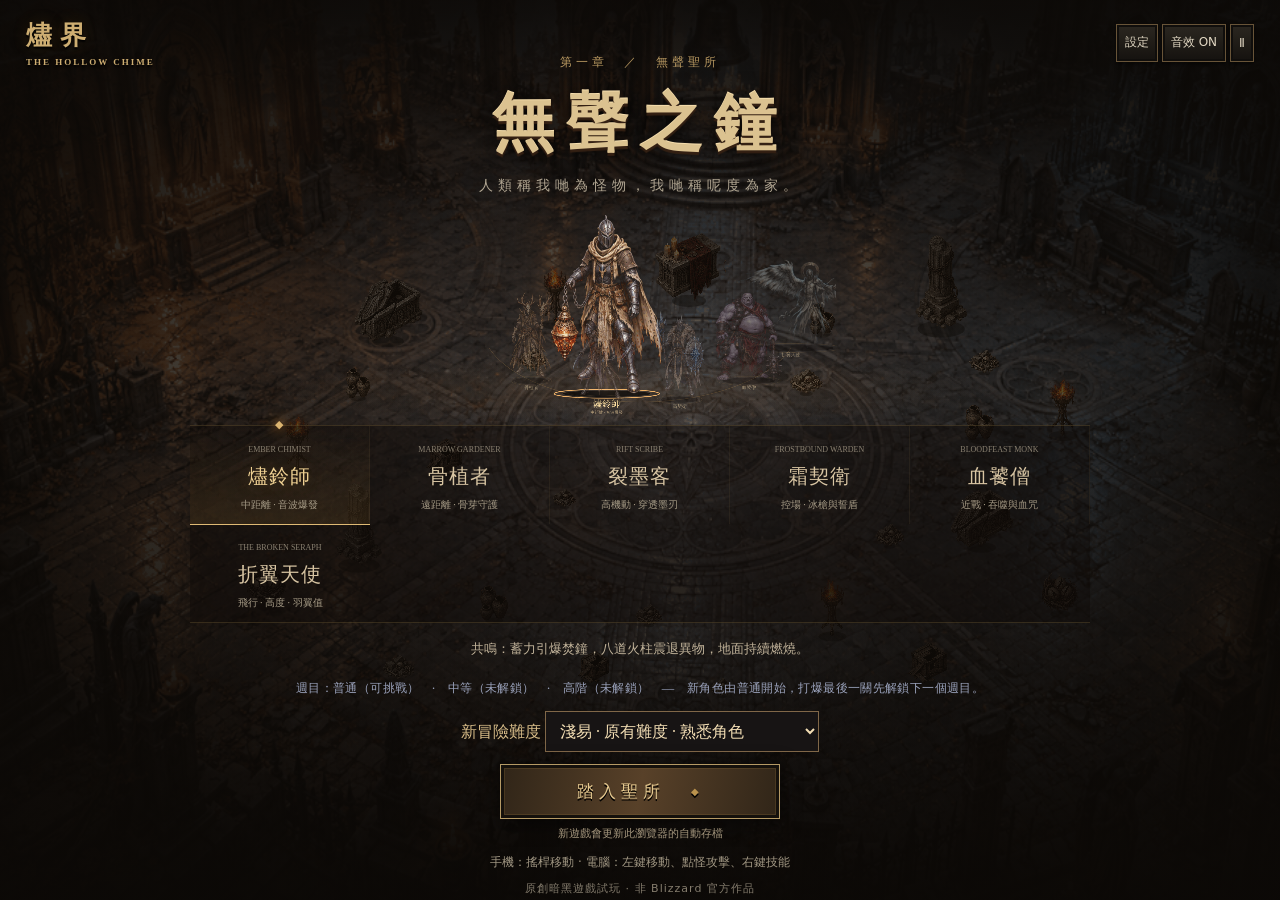
==== lite/index.html @ dcb503cd "Publish v0.11.2 terrain crop and resource label fixes" ====
<!doctype html>
<html lang="zh-Hant"><head><meta charset="UTF-8"><meta name="viewport" content="width=device-width, initial-scale=1, viewport-fit=cover"><meta name="robots" content="noindex, nofollow, noarchive"><meta name="theme-color" content="#100e0b"><title>燼界：無聲之鐘 — 原創暗黑試玩</title><meta name="description" content="斜俯視暗黑動作遊戲。五位異族、三大關九張地圖、九位人類首領，成長至 LV.20。"><link rel="stylesheet" href="style.css"><link rel="stylesheet" href="interface.css"></head>
<body>
<canvas id="game" aria-label="無聲聖所戰鬥場景"></canvas><div class="vignette"></div><div class="screen-grain"></div><div id="damagewash"></div>
<header><div class="brand">燼界<span>THE HOLLOW CHIME</span></div><div class="topright"><button id="treebtn" hidden>技能</button><button id="gearbtn" hidden>裝備</button><button id="settingsbtn" aria-label="聲音及手機設定">設定</button><button id="sound" aria-label="切換音效">音效 OFF</button><button id="pause" aria-label="暫停遊戲">Ⅱ</button></div></header>
<section id="hud" hidden>
<div class="quest"><span id="chapter">第一幕 · 灰燼甦醒</span><b id="objective">消滅第一波異物</b><div class="questline"><i id="progress"></i></div><small id="timer">00:00 · 擊破 0</small><button id="pace" aria-label="切換步行與跑步" aria-pressed="false">跑步</button></div>
<div class="mapbox"><span id="regionlabel">燼落迴廊</span><canvas id="map" width="160" height="108"></canvas></div>
<div id="targetbar" hidden><span id="targetname"></span><small id="targettype"></small><div><i id="targethp"></i></div></div><div id="bossbar" hidden><span>守鐘者</span><b>噤聲母鐘</b><div><i></i></div></div><div id="toast"></div><div id="loot-label"></div><button id="skillcycle" aria-label="切換已學技能">換招</button><div id="routehint"></div><button id="nextmap" hidden>前往下一圖</button><div id="aimhint" hidden>拖曳瞄準 · 放開施放</div>
<div class="bottom-deck"><div class="deck-trim"></div><div class="vitals"><div class="orb health"><div class="liquid"></div><div class="orb-glass"></div><span id="hp">120</span><small>生命</small></div><div class="level"><b id="level">LV. 1</b><div><i id="xp"></i></div><small id="xpdetail"></small><span id="classlabel">燼鈴師</span><small id="satiety" hidden></small><small id="skillstatus">共鳴就緒</small></div><div class="orb mana"><div class="liquid"></div><div class="orb-glass"></div><span id="mp">100</span><small id="mplabel">靈息</small></div></div><div class="desktophelp">左鍵移動／點怪攻擊　右鍵技能　WASD 移動　SPACE <span id="dashhelp">閃避</span></div></div>
<div id="joystick" aria-label="拖曳搖桿移動"><div class="joy-ring"></div><div id="stick"></div><span>移動</span></div>
<div id="quickbar"><span id="difficulty-label"></span><button id="quickskill0"></button><button id="quickskill1"></button><button id="quickskill2"></button></div><div class="actions">
<button id="potion" class="minor" aria-label="使用藥水"><svg viewBox="0 0 32 32"><path d="M12 3h8v6l5 7v9l-3 4H10l-3-4v-9l5-7z"/><path d="M8 19h16M13 5h6"/></svg><span>藥水 · 3</span></button>
<button id="dash" class="minor" aria-label="閃避"><svg viewBox="0 0 32 32"><path d="M5 24L24 5l-4 12 8-3-13 15 2-10z"/></svg><span id="dashlabel">閃避</span><em></em></button>
<button id="skill" aria-label="使用職業技能"><canvas id="skillart" width="120" height="120"></canvas><svg viewBox="0 0 32 32"><path d="M16 3l4 9 9 4-9 4-4 9-4-9-9-4 9-4z"/><circle cx="16" cy="16" r="4"/></svg><span>焚鐘共鳴</span><em></em></button>
<button id="attack" aria-label="長按攻擊"><svg viewBox="0 0 32 32"><path d="M26 3l3 3-14 16-6-6zM6 13l13 13M11 21l-7 7-2-2 7-7"/></svg><span>攻擊</span></button>
</div></section>
<main id="select" class="screen"><div class="select-heading"><div class="eyebrow">第一章　／　無聲聖所</div><h1>無聲之鐘</h1><p class="intro">人類稱我哋為怪物，我哋稱呢度為家。</p></div><div class="roster-stage"><canvas id="roster" width="1400" height="820"></canvas><div class="roster-floor"></div></div><div id="classes" role="group" aria-label="選擇行者"></div><div class="selectednote" id="note"></div><p class="tier-progress" id="tierprogress"></p><label class="difficulty-choice">新冒險難度 <select id="difficulty"></select></label><button id="start" class="primary" disabled><span id="starttext">喚醒聖所…</span><span class="diamond">◆</span></button><button id="continue-game" class="continue-game" hidden>繼續遊戲</button><p id="continue-info"></p><p class="hint">手機：搖桿移動 · 電腦：左鍵移動、點怪攻擊、右鍵技能</p><div class="original-label">原創暗黑遊戲試玩 · 非 Blizzard 官方作品</div></main>
<section id="modal" class="screen" hidden><div class="modal-panel"><div class="eyebrow" id="modaleyebrow"></div><h2 id="modaltitle"></h2><p id="modaltext"></p><div id="choices"></div></div></section>
<section id="panel" class="screen" hidden><div class="feature-panel"><div class="panel-head"><h2 id="paneltitle">行者裝備</h2><button id="panelclose" aria-label="關閉">✕</button></div>
<div id="gearview" hidden><p class="panel-note">本局拾取的裝備 · 裝備時戰鬥暫停</p><div class="gear-tabs"><button id="character-tab" class="active">人物裝備</button><button id="backpack-tab">背包與比較</button></div><p id="equipment-summary" class="panel-note"></p><div id="paperdoll-page"><div class="paperdoll-layout"><div id="doll-left"></div><canvas id="paperdoll" width="400" height="600" aria-label="角色全身與裝備外觀"></canvas><div id="doll-right"></div></div><p id="doll-detail"></p><h3 class="small-heading">屬性</h3><div id="attr-panel"></div><div id="doll-options"></div><p class="panel-note">點選身體部位，再選裝備換上。外觀有舊製、魔法、傳奇三種款式；卸下後顯示角色基本服裝。</p></div><div id="backpack-page" hidden><div id="equipment-slots" class="equipped-grid"></div><div id="gearfilters"></div><h3 class="small-heading">背包 <span id="bagcount">0 / 60</span></h3><p class="panel-note">點選裝備，再點空格移位；雙擊或按「裝備」換上。大件物品需要連續空位。</p><div id="pack-grid"></div><p id="pack-overflow-label">待整理裝備（舊存檔／過版保留，請騰出空位）</p><div id="pack-overflow"></div><div id="pack-detail"></div><details><summary>按部位查看及比較</summary><div id="bagitems"></div></details><p class="panel-note">地圖過版保留裝備。新遊戲會重置進度。</p></div></div>
<div id="treeview" hidden><p id="treepoints"></p><p class="panel-note">每次升級獲得 2 點。三條主線接駁九種跨線天賦；五秒內接續不同招式觸發連動。1／2／3 直接施放三招，Q 切換右鍵技能。</p><div id="tree-scroll"><div id="treebranches"></div><h3>技能強化 · 每招四條</h3><div id="upgrade-web"></div><h3>跨線連動 · 每點都影響配搭</h3><div id="talent-web"></div></div><div class="tree-detail"><h3 id="tree-detail-name"></h3><p id="tree-detail-text"></p><small id="tree-detail-cost"></small><button id="tree-learn">學習</button></div></div><div id="settingsview" hidden><p class="panel-note">v0.11.2 · 地形與離線包修正</p><h3 class="small-heading">遊玩進度</h3><div class="save-actions"><button id="save-now">儲存進度</button><button id="export-save">匯出存檔</button><button id="import-save">匯入存檔</button></div><input id="save-file" type="file" accept=".json,application/json" hidden><p id="save-status" class="panel-note">每 8 秒及離開頁面時自動儲存。跨裝置或更新 HTML 前，請匯出 JSON 備份。</p><h3 class="small-heading">畫面</h3><div class="quality-options"><button id="quality-high">畫質優先<small>完整光效與細節</small></button><button id="quality-low">流暢優先<small>降低粒子與畫面負載</small></button></div><h3 class="small-heading">聲音</h3><label class="setting-check"><input id="sound-enabled" type="checkbox">開啟遊戲聲音</label><label class="setting-range">戰鬥音效 <output id="sfxvalue"></output><input id="sfxvolume" type="range" min="0" max="100" step="5"></label><label class="setting-range">音樂及環境 <output id="musicvalue"></output><input id="musicvolume" type="range" min="0" max="100" step="5"></label><h3 class="small-heading">手機操作</h3><label class="setting-range">按鈕大小 <output id="sizevalue"></output><input id="controlsize" type="range" min="80" max="125" step="5"></label><label class="setting-range">按鈕透明度 <output id="opacityvalue"></output><input id="controlopacity" type="range" min="35" max="100" step="5"></label><div class="layout-actions"><button id="editlayout">拖曳調整掣位</button><button id="resetlayout">還原掣位</button></div><p class="panel-note">按住技能鍵，拖曳方向後放開施放。拉回技能鍵即可取消。設定會盡量保留在此瀏覽器。</p></div></div></section>
<div id="layoutbar" hidden><b>拖曳每個按鈕及搖桿</b><span>直向、橫向掣位分開儲存</span><button id="layoutdone">完成</button></div>
<div id="chapter-curtain" aria-hidden="true"></div><noscript>請使用支援 JavaScript 嘅瀏覽器開啟遊戲。</noscript><script src="journey.js"></script><script src="tiers.js"></script><script src="character-ui.js"></script><script src="arsenal.js"></script><script src="features.js"></script><script src="expansion.js"></script><script src="blood-monk.js"></script><script src="angel.js"></script><script src="motion.js"></script><script src="campaign.js"></script><script src="terrain.js"></script><script src="explore.js"></script><script src="progression.js"></script><script src="skill-fx.js"></script><script src="buildcraft.js"></script><script src="directional.js"></script><script src="cinematics.js"></script><script src="game.js"></script></body></html>
---- lite/style.css ----
:root{color-scheme:dark;--gold:#b59a63;--light:#e3d1a5;--muted:#9b9586;--ink:#100e0b;--fill:100%}*{box-sizing:border-box}html,body{margin:0;width:100%;height:100%;overflow:hidden;background:var(--ink)}body{color:#e2d8c3;font-family:Georgia,"Noto Serif TC","Songti TC","PMingLiU",serif;touch-action:none;user-select:none;-webkit-user-select:none}button{font:inherit;color:inherit;cursor:pointer;-webkit-tap-highlight-color:transparent;touch-action:none}button:focus-visible{outline:2px solid #e0c58b;outline-offset:4px}button:disabled{cursor:wait;opacity:.65}[hidden]{display:none!important}#game,.vignette,.screen-grain{position:fixed;inset:0;width:100%;height:100%}.vignette{pointer-events:none;box-shadow:inset 0 0 100px 15px #030200aa}.screen-grain{pointer-events:none;opacity:.15;background:repeating-linear-gradient(0deg,#0000,#0000 3px,#1e150e30 4px);z-index:4}header{position:fixed;top:0;left:0;width:100%;display:flex;justify-content:space-between;align-items:center;padding:18px 26px;z-index:7;pointer-events:none}.brand{font-weight:bold;font-size:26px;letter-spacing:8px;color:#ceae72;text-shadow:0 2px 2px #000,0 0 18px #c78c2922}.brand span{display:block;font-family:Georgia,serif;font-size:9px;letter-spacing:2px;margin-top:4px}.topright{display:flex;gap:8px;pointer-events:auto}.topright button{background:linear-gradient(#2b2720,#15120f);border:1px solid #736347;box-shadow:inset 0 0 0 2px #100e0c,0 2px 4px #0008;padding:9px 12px;font-family:system-ui,sans-serif;font-size:12px;min-height:38px}.screen{position:fixed;inset:0;z-index:5;display:flex;flex-direction:column;align-items:center;justify-content:center;overflow:auto;padding:72px 20px 22px}#select{background:radial-gradient(ellipse at 50% 50%,#21140918,#0c0906cf 80%),linear-gradient(0deg,#090706ee,#100e0860 60%,#0b0908b0)}.select-heading{text-align:center;z-index:1}.eyebrow{color:#ba9a62;letter-spacing:4px;font-size:12px}h1{font-weight:900;font-size:clamp(38px,5vw,62px);letter-spacing:12px;margin:10px 0 0;color:#dbc290;text-shadow:0 3px 1px #342013,0 -1px #f6deae,0 5px 25px #000}.intro{font-size:14px;color:#b1a692;letter-spacing:5px;margin:12px 0 0}.roster-stage{position:relative;width:min(1120px,100%);height:min(52vh,470px);min-height:260px;margin-top:-4px;pointer-events:none}.roster-stage canvas{width:100%;height:100%;object-fit:contain;position:relative;z-index:1}.roster-floor{position:absolute;bottom:0;left:10%;right:10%;height:30%;background:radial-gradient(ellipse,#ba7a3718,#09060300 70%)}#classes{display:flex;gap:0;width:min(730px,100%);border-top:1px solid #8e744147;border-bottom:1px solid #8e744147;background:#0e0b0870}.classcard{position:relative;flex:1;min-width:0;text-align:center;border:0;border-right:1px solid #5a4c3233;background:none;padding:12px 8px 14px;transition:background .2s}.classcard:last-child{border-right:0}.classcard.active{background:linear-gradient(0deg,#96703830,transparent);box-shadow:0 1px #dfba75}.classcard.active:before{content:'◆';position:absolute;top:-8px;left:calc(50% - 5px);font-size:11px;color:#dcb570;text-shadow:0 0 12px #d68223}.classcard small{font:10px Georgia;letter-spacing:2px;color:#8a8171}.classcard h3{font-size:24px;font-weight:500;letter-spacing:5px;margin:7px 0;color:#d8c5a3}.classcard.active h3{color:#f0d294;text-shadow:0 0 18px #c0874144}.classcard p{font-size:12px;color:#a69b86;margin:0;line-height:1.5}.selectednote{font-family:system-ui,sans-serif;font-size:13px;color:#c0b299;margin:17px 0 15px;text-align:center;min-height:20px}.primary{min-width:280px;padding:15px 30px;border:1px solid #b59a65;color:#e4c88f;background:linear-gradient(100deg,#302518,#584129,#302518);box-shadow:inset 0 0 0 3px #15110c,inset 0 0 0 4px #8c6c3740,0 4px 20px #0008;font-size:17px;letter-spacing:5px;text-shadow:0 2px #000;display:flex;align-items:center;justify-content:center;gap:26px}.primary:active{filter:brightness(1.3)}.diamond{font-size:10px;color:#bb934d}.hint{font-family:system-ui,sans-serif;text-align:center;color:#a19783;font-size:12px;margin:12px 0 0}.original-label{font-family:system-ui,sans-serif;color:#857d6e;font-size:11px;letter-spacing:1px;margin-top:10px}#hud{position:fixed;inset:0;pointer-events:none}.quest{position:absolute;top:91px;left:26px;width:215px;text-shadow:1px 2px 3px #000,0 0 7px #000}.quest>span{font-size:12px;color:#c2a66c;letter-spacing:2px}.quest b{display:block;font-size:15px;font-weight:400;margin:7px 0}.questline{height:2px;background:#bdb08b22}.questline i,#xp{display:block;height:100%;background:linear-gradient(90deg,#67562b,#dcc788);width:0}.quest small{display:block;font:12px Georgia,system-ui;color:#b2a793;margin-top:7px}.mapbox{position:absolute;top:72px;right:25px;width:132px;opacity:.65;text-align:center}.mapbox span{font-size:11px;letter-spacing:3px;color:#cfbd94;text-shadow:0 2px 4px #000}.mapbox canvas{width:132px;height:90px;display:block}.bottom-deck{position:absolute;bottom:0;left:0;right:0;height:109px;background:linear-gradient(0deg,#110e0dfa,#2d2721ed 60%,#252018f2);border-top:4px ridge #766347;box-shadow:0 -5px 15px #0008,inset 0 2px #15100c;pointer-events:none}.bottom-deck:before{content:'';position:absolute;inset:5px 7px;border:1px solid #79634644;box-shadow:inset 0 0 25px #000}.deck-trim{position:absolute;inset:0;opacity:.2;background:repeating-linear-gradient(135deg,transparent 0 13px,#a6927250 14px,transparent 15px 29px)}.vitals{position:absolute;bottom:19px;left:50%;transform:translateX(-50%);display:flex;align-items:center;gap:16px}.orb{--fill:100%;position:relative;isolation:isolate;width:94px;height:94px;flex-shrink:0;border:5px ridge #74634d;border-radius:50%;overflow:hidden;background:#100a0a;box-shadow:0 0 0 1px #120d09,0 0 0 4px #5c4b36,0 0 0 6px #120e0b,0 5px 14px #000,inset 0 0 20px #000;display:flex;flex-direction:column;align-items:center;justify-content:center}.liquid{position:absolute;bottom:0;left:0;right:0;height:var(--fill);z-index:-2;background:radial-gradient(ellipse at 40% 35%,#ba3329,#81160f 65%,#310b08);transition:height .2s;border-top:1px solid #ed856377}.mana .liquid{background:radial-gradient(ellipse at 40% 35%,#396eb8,#203f90 65%,#0a183b);border-top-color:#85b2de66}.orb-glass{position:absolute;inset:0;z-index:-1;border-radius:50%;box-shadow:inset 0 0 15px 4px #000b;background:radial-gradient(ellipse at 33% 18%,#fff6 0%,#fff1 12%,transparent 36%)}.orb span{font-family:Georgia;font-size:24px;text-shadow:0 2px 4px #000}.orb small{font-size:11px;color:#ead9c6;text-shadow:0 2px 3px #000}.level{text-align:center;width:116px;margin-top:17px}.level>b{font:16px Georgia;color:#c8af7c;letter-spacing:2px}.level>div{height:4px;background:#070605;border:1px solid #69563080;margin:9px 0}.level>span{font-size:13px;color:#b7a17c;letter-spacing:3px}.desktophelp{position:absolute;bottom:4px;left:0;right:0;text-align:center;color:#807361;font-size:10px;font-family:system-ui,sans-serif}#joystick{pointer-events:auto;position:absolute;left:50px;bottom:135px;width:112px;height:112px;border:2px ridge #826f4c77;border-radius:50%;background:radial-gradient(circle,#17161222,#13110d66);box-shadow:0 3px 12px #0005,inset 0 0 30px #0007}.joy-ring{position:absolute;inset:13px;border:1px solid #aa946044;border-radius:50%}.joy-ring:before,.joy-ring:after{content:'';position:absolute;left:50%;top:0;bottom:0;border-left:1px solid #aa946025}.joy-ring:after{transform:rotate(90deg)}#stick{position:absolute;left:calc(50% - 23px);top:calc(50% - 23px);width:46px;height:46px;border-radius:50%;border:3px ridge #99815c;background:radial-gradient(circle at 35% 30%,#847359,#423626 55%,#282218);box-shadow:0 4px 10px #000a,inset 0 0 0 4px #33291b}#joystick>span{position:absolute;top:120px;left:0;width:100%;text-align:center;color:#bba88780;font-size:11px;letter-spacing:3px}.actions{position:absolute;right:35px;bottom:134px;display:grid;grid-template-columns:55px 68px 83px;gap:10px;align-items:end;pointer-events:auto}.actions button{position:relative;border:3px ridge #8e7857;background:radial-gradient(circle at 45% 40%,#59452e,#1a1510 75%);border-radius:5px;width:68px;height:68px;box-shadow:0 3px 12px #0009,inset 0 0 0 2px #16100b;display:flex;align-items:center;justify-content:center;flex-direction:column;padding:3px;overflow:hidden}.actions button:active{filter:brightness(1.6);transform:scale(.95)}.actions svg{width:32px;height:32px;fill:#c9984f33;stroke:#dfbb77;stroke-width:1.5;filter:drop-shadow(0 0 5px #f8971733)}.actions span{font-size:11px;white-space:nowrap;color:#deca9f;text-shadow:0 1px #000}.actions .minor{width:55px;height:55px}.actions .minor svg{width:25px;height:25px}.actions #potion{grid-column:1;grid-row:1;background:radial-gradient(circle,#613026,#22120f)}.actions #potion svg{fill:#a63c36;stroke:#de9c7a}.actions #dash{grid-column:1;grid-row:2}.actions #skill{grid-column:2;grid-row:2;margin-bottom:30px;background:radial-gradient(circle,#644325,#1d130e)}.actions #attack{grid-column:3;grid-row:2;width:83px;height:83px;background:radial-gradient(circle,#726044,#211a11);border-color:#b19871}.actions #attack svg{width:39px;height:39px}.actions em{position:absolute;inset:0;display:flex;align-items:center;justify-content:center;background:#080807bf;font:23px Georgia;color:#e6c997;pointer-events:none}.actions em:empty{display:none}#toast{position:absolute;top:27%;left:50%;transform:translateX(-50%);width:92%;text-align:center;font-size:23px;color:#e6c48b;text-shadow:0 2px 6px #000,0 0 18px #000;transition:opacity .5s}#loot-label{position:absolute;top:32%;left:50%;transform:translateX(-50%);font-size:13px;color:#c2bd93}#bossbar{position:absolute;top:92px;left:50%;transform:translateX(-50%);width:35%;text-align:center;text-shadow:0 2px 5px #000}#bossbar>span{display:block;font-size:10px;letter-spacing:5px;color:#a18e68;margin-bottom:4px}#bossbar>b{color:#e3bfa0;font-weight:400;font-size:18px;letter-spacing:4px}#bossbar>div{height:10px;background:#190909;margin-top:9px;border:3px ridge #977952;box-shadow:0 2px 8px #000}#bossbar i{display:block;height:100%;background:linear-gradient(#b7442f,#66170f)}#modal{background:#080603ce;backdrop-filter:blur(5px);text-align:center}.modal-panel{padding:35px;width:min(460px,100%);border:3px ridge #806947;background:linear-gradient(135deg,#2a2119ee,#17130fee);box-shadow:0 0 0 6px #0d0a07,0 0 80px #000}#modal h2{font-size:33px;letter-spacing:5px;margin:20px 0 12px;color:#dac090}#modal p{color:#a99c84;font:14px/1.8 system-ui,sans-serif;margin-bottom:24px}#choices{display:flex;flex-direction:column;gap:12px}#choices button{padding:17px;border:1px solid #87704888;background:linear-gradient(110deg,#47362280,#21190f80);text-align:left;box-shadow:inset 0 0 0 2px #120c06}#choices button b{display:block;color:#dfc294;font-size:17px;font-weight:400}#choices button small{display:block;margin-top:7px;color:#b3a289;font:13px system-ui,sans-serif}noscript{position:fixed;z-index:100;background:#231a10;padding:30px;inset:40% 10% auto;text-align:center}
@media(max-width:600px){header{padding:14px 16px}.brand{font-size:21px;letter-spacing:5px}.brand span{font-size:8px;letter-spacing:1px}.topright button{font-size:11px;min-height:34px;padding:7px 9px}.screen{padding:76px 14px max(18px,env(safe-area-inset-bottom));justify-content:center}.eyebrow{font-size:11px;letter-spacing:2px}h1{font-size:40px;letter-spacing:8px}.intro{font-size:13px;letter-spacing:3px}.roster-stage{height:31vh;min-height:200px;width:calc(100% + 20px);margin:0 -10px}#classes{width:100%}.classcard{padding:12px 4px}.classcard h3{font-size:19px;letter-spacing:2px;margin:6px 0}.classcard small{font-size:8px;letter-spacing:.5px}.classcard p{font-size:11px}.selectednote{font-size:12px;min-height:36px;margin:15px 5px 14px;line-height:1.6}.primary{font-size:16px;min-width:260px;padding:14px 20px}.hint{font-size:11px;margin-top:13px}.original-label{font-size:10px;letter-spacing:0;margin-top:9px}.quest{top:84px;left:16px;width:181px}.quest b{font-size:13px}.quest>span{font-size:11px}.quest small{font-size:11px}.mapbox{right:12px;top:76px;width:91px}.mapbox canvas{width:91px;height:65px}.mapbox span{font-size:10px;letter-spacing:1px}.bottom-deck{height:91px;padding-bottom:env(safe-area-inset-bottom)}.vitals{bottom:15px;gap:13px}.orb{width:74px;height:74px;border-width:4px}.orb span{font-size:21px}.orb small{font-size:10px}.level{width:100px;margin-top:13px}.level>b{font-size:14px}.level>span{font-size:12px}.desktophelp{display:none}#joystick{left:23px;bottom:139px;width:99px;height:99px}#joystick>span{top:107px}.actions{right:16px;bottom:125px;grid-template-columns:43px 56px 65px;gap:7px}.actions .minor{width:43px;height:46px}.actions .minor svg{width:21px;height:21px}.actions button{width:56px;height:60px;border-width:2px}.actions button svg{width:27px;height:27px}.actions span{font-size:10px}.actions #attack{width:65px;height:70px}.actions #attack svg{width:33px;height:33px}.actions #skill{margin-bottom:27px}#bossbar{top:151px;width:68%}#bossbar>b{font-size:16px}#toast{top:29%;font-size:19px}.modal-panel{padding:24px 20px}#modal h2{font-size:28px;letter-spacing:3px}}
@media(max-height:600px) and (orientation:landscape){header{padding:10px 18px}.brand{font-size:19px}.brand span{display:none}.screen{padding:45px 20px 10px}.select-heading{position:absolute;left:5%;top:23%;width:25%;text-align:left}.select-heading h1{font-size:32px;letter-spacing:5px}.select-heading .eyebrow{font-size:10px;letter-spacing:1px}.select-heading .intro{font-size:12px;letter-spacing:1px}.roster-stage{position:absolute;left:34%;top:9%;width:62%;height:60vh;min-height:0}#classes{position:absolute;left:36%;top:66%;width:59%}.classcard{padding:8px 2px}.classcard h3{font-size:19px;letter-spacing:3px}.classcard small,.classcard p{display:none}.selectednote{position:absolute;left:4%;width:27%;top:48%;font-size:12px;line-height:1.6;text-align:left}.primary{position:absolute;left:4%;bottom:12%;min-width:0;width:27%;font-size:14px;padding:12px 6px;letter-spacing:2px;gap:5px}.hint{position:absolute;bottom:7%;left:36%;width:59%;font-size:10px}.original-label{position:absolute;bottom:3%;left:4%;font-size:9px}.quest{top:58px;left:20px;width:180px}.quest b{font-size:12px}.mapbox{top:55px}.bottom-deck{height:76px}.vitals{bottom:12px;gap:12px}.orb{width:68px;height:68px}.orb span{font-size:18px}.level{width:100px}#joystick{bottom:45px;left:35px;width:99px;height:99px}.actions{bottom:27px;right:28px;grid-template-columns:43px 55px 65px;gap:8px}.actions .minor{width:43px;height:43px}.actions button{width:55px;height:55px}.actions #attack{width:65px;height:65px}.desktophelp{display:none}.actions #skill{margin-bottom:20px}#bossbar{top:60px}#toast{top:28%;font-size:19px}.modal-panel{padding:20px;width:420px}#modal h2{font-size:25px;margin:10px}#modal p{margin:10px}#choices{gap:8px}#choices button{padding:11px}}
@media(max-height:740px) and (orientation:portrait){#select{justify-content:flex-start;touch-action:pan-y;padding-top:70px}.select-heading h1{font-size:34px;margin-top:7px}.select-heading .intro{font-size:12px;margin-top:8px}.roster-stage{height:24vh;min-height:145px;flex-shrink:0}.classcard{padding:9px 4px}.classcard h3{font-size:18px}.selectednote{margin:10px 4px;min-height:34px;font-size:11px}.hint{font-size:10px;margin-top:10px}.original-label{font-size:9px;margin-top:8px}.primary{padding:12px 20px}}
/* Combat edition: clearer targeting, actual spell artwork and quieter metalwork. */
#damagewash{position:fixed;inset:0;z-index:4;pointer-events:none;box-shadow:inset 0 0 90px 12px #a72513;opacity:0;transition:opacity .12s}
#targetbar{position:absolute;top:80px;left:50%;transform:translateX(-50%);width:225px;text-align:center;text-shadow:0 2px 5px #000}#targetname{font-size:16px;letter-spacing:4px;color:#dbc29a}#targettype{display:block;font-size:10px;letter-spacing:2px;color:#a98f70;margin:4px 0}#targetbar>div{height:6px;border:1px solid #7d6541;background:#100807;box-shadow:0 2px 7px #000}#targethp{display:block;height:100%;background:linear-gradient(#b4512e,#752211);transition:width .12s}
.bottom-deck{background:radial-gradient(ellipse at center top,#59402e40,transparent 60%),linear-gradient(0deg,#100e0d,#332920 70%,#17120d);border-top:4px ridge #846f4f}.bottom-deck:after{content:'';position:absolute;inset:4px 7px;background-image:var(--stone);background-position:center;background-size:600px auto;opacity:.1;pointer-events:none;z-index:0}.vitals{z-index:1}.deck-trim{opacity:.1}.level{margin-top:10px}.level>div{height:5px;margin:7px 0}.level>small{display:block;color:#907957;font-size:10px;margin-top:6px;letter-spacing:1px}.orb{box-shadow:0 0 0 1px #140b04,0 0 0 4px #5c4b36,0 0 0 6px #160e07,0 0 0 7px #786444,0 5px 14px #000,inset 0 0 20px #000}.orb-glass{background:radial-gradient(ellipse at 33% 18%,#fff7 0%,#fff1 10%,transparent 36%)}
.actions #skill{isolation:isolate;background:#17110c}.actions #skill>svg{visibility:hidden}.actions #skill>canvas{position:absolute;inset:0;width:100%;height:100%;z-index:-1;opacity:.9}.actions #skill>span{position:absolute;bottom:4px;background:#150a0566;width:100%;text-align:center;padding-top:3px}.actions #skill.ready{border-color:#caa36b;box-shadow:0 0 15px #d895252a,0 3px 12px #000,inset 0 0 0 2px #2d2115}.actions #skill em{font-size:20px;background:#090706c4}.actions button{border-radius:2px}.actions #attack{border-width:3px}.actions #potion span{font-size:10px}#joystick{opacity:.8}.mapbox{opacity:.77;background:radial-gradient(ellipse,#0b070465,transparent 70%)}.quest{padding-bottom:9px;border-bottom:1px solid #a78b4733}.questline{height:1px}.topright button{border-color:#685438}.vignette{box-shadow:inset 0 0 90px 8px #030200bb}
@media(max-width:600px){#targetbar{top:153px;width:160px}#targetname{font-size:13px;letter-spacing:2px}#targettype{font-size:9px;margin:3px 0}.quest{width:173px}.level>small{font-size:9px;margin-top:4px;letter-spacing:0}.level>span{font-size:11px}.level{margin-top:8px}.level>div{margin:5px 0}.orb{width:75px;height:75px}.actions #skill>span{font-size:9px}.original-label{opacity:.75}}
@media(max-height:600px) and (orientation:landscape){#targetbar{top:58px;width:195px}.level>small{display:none}.quest{width:170px}.vitals{bottom:9px}}
#panel{z-index:20;background:#080603cc;backdrop-filter:blur(5px);padding:20px;touch-action:pan-y;justify-content:center}.feature-panel{width:min(510px,100%);max-height:calc(100dvh - 40px);overflow:auto;padding:24px;background:linear-gradient(135deg,#2b2119f5,#15110ef5);border:3px ridge #806947;box-shadow:0 0 0 4px #0d0a07,0 0 80px #000;touch-action:pan-y}.panel-head{display:flex;align-items:center;justify-content:space-between;border-bottom:1px solid #8a714548;padding-bottom:15px}.panel-head h2{font-size:23px;letter-spacing:4px;color:#ddc394;margin:0}.panel-head button{background:#18120d;border:1px solid #8c754d;width:38px;height:38px}.panel-note{font:12px/1.7 system-ui,sans-serif;color:#b4a58e;margin:12px 0}.equipped-grid{display:grid;grid-template-columns:1fr 1fr;gap:10px;margin:18px 0}.equipped-slot{padding:13px 11px;min-height:130px;border:1px solid #887044;background:linear-gradient(#4c36262e,#100d0a80)}.equipped-slot>small{display:block;font:11px system-ui;color:#9c8868;letter-spacing:2px}.equipped-slot>b{display:block;font-size:16px;margin:9px 0;color:#dec08e}.equipped-slot>p{font:12px/1.6 system-ui;color:#b6aa94;margin:0}.small-heading{font-size:15px;font-weight:400;letter-spacing:2px;color:#c9ad7b;display:flex;justify-content:space-between;align-items:center;margin:18px 0 12px}.small-heading span{font:12px system-ui;color:#8d7b60}#bagitems{display:flex;flex-direction:column;gap:9px}.gear-item{padding:13px;display:flex;gap:12px;border:1px solid #8c724238;background:#100b0680;align-items:center}.gear-item .gear-description{flex:1}.gear-item b{font-size:15px;font-weight:400;color:var(--rarity,#d1bb91)}.gear-item p{font:12px/1.5 system-ui;color:#b5a389;margin:6px 0 0}.gear-item button{font:12px system-ui;border:1px solid #9e814b;background:#493521;color:#e9c88e;padding:11px 13px;white-space:nowrap}.gear-item button:disabled{opacity:.5;cursor:default}.empty-bag{font:13px/1.8 system-ui;color:#ac9b80;padding:20px 12px;border:1px dashed #745d373f;text-align:center}.quality-options{display:flex;gap:10px}.quality-options button{flex:1;padding:13px 8px;border:1px solid #695638;background:#120e0a;font-size:14px}.quality-options button.active{border-color:#c6a164;background:#64472355;box-shadow:inset 0 0 0 2px #26190c}.quality-options small{display:block;font:11px system-ui;color:#aa9b80;margin-top:6px}.setting-check{display:flex;gap:10px;align-items:center;font:14px system-ui;margin:14px 0}.setting-check input{accent-color:#b99557;width:18px;height:18px}.setting-range{display:block;font:13px system-ui;color:#cabba1;margin:16px 0}.setting-range output{float:right;color:#ae9362}.setting-range input{display:block;width:100%;accent-color:#bb9656;margin:13px 0 0;height:20px;touch-action:pan-x}.layout-actions{display:flex;gap:10px}.layout-actions button{flex:1;background:#38291b;border:1px solid #887044;font:12px system-ui;padding:13px 7px}.topright{gap:5px}.topright button{padding:8px 10px}.controls-custom .actions{position:fixed;inset:0;display:block;pointer-events:none}.controls-custom .actions button{position:fixed;pointer-events:auto;margin:0!important;right:auto;bottom:auto;transform-origin:center}.controls-custom #joystick{position:fixed;right:auto;bottom:auto;transform-origin:center}.editing-controls #joystick,.editing-controls .actions button{outline:2px dashed #dbc188;outline-offset:5px;opacity:1!important}.editing-controls #hud{z-index:8}.editing-controls .quest,.editing-controls .mapbox,.editing-controls #targetbar,.editing-controls #bossbar{display:none!important}#layoutbar{position:fixed;top:75px;left:50%;transform:translateX(-50%);width:min(340px,90%);background:#17100aed;border:1px solid #ac8b52;padding:15px;text-align:center;z-index:25;box-shadow:0 5px 30px #000}#layoutbar b{display:block;font-size:15px;color:#ddc08f}#layoutbar span{display:block;font:11px system-ui;color:#aa9573;margin:6px 0 12px}#layoutbar button{padding:9px 30px;background:#604526;border:1px solid #b99759}#aimhint{position:absolute;left:50%;top:33%;transform:translateX(-50%);width:90%;text-align:center;font:13px system-ui;color:#f0d59b;text-shadow:0 2px 6px #000;pointer-events:none}.aiming #skill{border-color:#ffe1a3;box-shadow:0 0 20px #ffc35766}.low-quality .screen-grain{display:none}.low-quality #panel{backdrop-filter:none}@media(max-width:600px){header{padding:12px}.brand{font-size:18px;letter-spacing:3px}.brand span{font-size:7px}.topright button{font-size:10px;padding:7px;min-height:32px}.feature-panel{padding:18px;max-height:calc(100dvh - 28px)}#panel{padding:14px}.equipped-slot{padding:11px 9px}.equipped-slot>b{font-size:14px}.equipped-slot>p{font-size:11px}.panel-head h2{font-size:21px}.gear-item{padding:11px}.gear-item b{font-size:14px}}@media(max-height:600px) and (orientation:landscape){#layoutbar{top:50px;width:310px;padding:9px}#layoutbar b{font-size:12px}#layoutbar span{display:none}#layoutbar button{margin-top:7px;padding:7px 25px}.feature-panel{max-height:calc(100dvh - 20px)}#panel{padding:10px}}
/* Four paths: compact class roster and connected skill branches. */
#classes .classcard{min-width:0}.classcard h3{font-size:21px;letter-spacing:2px}.classcard small{font-size:9px}.classcard p{font-size:11px}.feature-panel:has(#treeview:not([hidden])){width:min(960px,100%)}#treepoints{font:15px system-ui;color:#e4c389}#treebranches{display:grid;grid-template-columns:repeat(3,1fr);gap:14px}.skill-branch h3{font:15px system-ui;color:var(--branch);margin:6px 0 17px}.tree-node{position:relative;padding:15px 12px;margin-bottom:19px;border:1px solid #776447;background:#100e0cc9;min-height:158px}.tree-node:not(:first-of-type):before{content:'';position:absolute;height:19px;width:1px;top:-20px;left:50%;background:#947951}.tree-node.learned{border-color:var(--branch);background:#42352370}.tree-node>b{font:15px system-ui;color:#dfc8a1}.tree-node p{font:13px/1.7 system-ui;color:#c0b39c;margin:10px 0}.tree-node button,.equip-skill{font:13px system-ui;padding:9px;border:1px solid #957747;background:#3c2d1c;min-height:36px;width:100%}.tree-node button:disabled{cursor:default}.equip-skill{color:var(--branch)}#skillcycle{position:fixed;right:18px;bottom:242px;z-index:3;pointer-events:auto;background:#18130de8;border:1px solid #9b8056;padding:10px 13px;font:12px system-ui;min-height:38px;max-width:190px}#routehint{position:absolute;top:210px;left:50%;transform:translateX(-50%);width:90%;text-align:center;color:#d5c098;text-shadow:0 2px 5px #000;font:12px system-ui;pointer-events:none}.editing-controls #skillcycle{display:none}.topright{gap:4px}.topright button{padding:7px 8px}@media(max-width:600px){.brand{font-size:16px;letter-spacing:1px}.brand span{display:none}.topright button{padding:7px 5px;font-size:10px}.classcard h3{font-size:16px!important;letter-spacing:0!important}.classcard small{display:none}.classcard p{font-size:10px}.roster-stage{width:calc(100% + 24px)}#treebranches{display:flex;flex-direction:column;gap:22px}.skill-branch{display:grid;grid-template-columns:1fr;gap:0}.tree-node{min-height:0;margin-bottom:15px;padding:12px}.tree-node p{font-size:14px}.tree-node>b{font-size:16px}.tree-node button{width:auto;min-width:100px}.tree-node:not(:first-of-type):before{height:15px;top:-16px}#skillcycle{bottom:255px;right:18px}#routehint{top:205px}#treepoints{font-size:14px}#targettype{letter-spacing:0;line-height:1.5;font-size:10px}#targetbar{width:240px}}
@media(max-height:600px) and (orientation:landscape){#skillcycle{bottom:153px;right:25px}#routehint{top:107px;font-size:11px}.classcard h3{font-size:17px}#treebranches{display:grid;grid-template-columns:repeat(3,1fr)}.tree-node{min-height:160px}}
#hud{pointer-events:none}.equipped-slot button{font:12px system-ui;background:#20180f;border:1px solid #735b39;padding:6px 12px;margin-top:9px}.feature-panel:has(#gearview:not([hidden])){width:min(850px,100%)}#equipment-slots{grid-template-columns:repeat(3,1fr)}#gearfilters{display:flex;gap:6px;flex-wrap:wrap;margin:18px 0}#gearfilters button{font:12px system-ui;border:1px solid #66543c;background:#1a140f;padding:8px 10px}#gearfilters button.active{border-color:#d1af70;background:#503a23}.gear-actions{display:flex;flex-direction:column;gap:7px}.gear-compare{color:#9f937f!important;border-top:1px solid #6e583c55;padding-top:7px;font-size:12px!important}@media(max-width:600px){#equipment-slots{grid-template-columns:1fr 1fr}.equipped-slot{min-height:145px}.gear-item{gap:8px}.gear-item button{padding:10px}.hint{line-height:1.7}}@media(pointer:fine){#game{cursor:crosshair}}
.gear-tabs{display:flex;gap:8px;margin:18px 0}.gear-tabs button{flex:1;padding:13px;background:#15100b;border:1px solid #6b5638;color:#b5a182;font:15px Georgia}.gear-tabs button.active{border-color:#c5a365;color:#f0d5a0;background:linear-gradient(#503b25,#231b12)}.paperdoll-layout{display:grid;grid-template-columns:minmax(110px,1fr) minmax(170px,2fr) minmax(110px,1fr);gap:15px;align-items:center;background:radial-gradient(ellipse,#33291a99,#0d0b09);border:1px solid #705a3b;padding:20px 15px}#paperdoll{display:block;width:100%;height:auto;max-height:550px;object-fit:contain}#doll-left,#doll-right{display:flex;flex-direction:column;gap:10px}.doll-slot{position:relative;background:linear-gradient(130deg,#292016,#100d09);border:1px solid #675135;padding:8px;min-height:85px;display:grid;grid-template-columns:48px 1fr;align-items:center;gap:4px 8px;text-align:left}.doll-slot canvas{grid-row:span 2;width:48px;height:48px}.doll-slot span{font-size:14px;color:#dac394}.doll-slot small{font:11px/1.4 system-ui;color:#9f927c;overflow-wrap:anywhere}.doll-slot.selected{border-color:#f3cd80;box-shadow:0 0 10px #e0ac3933,inset 0 0 8px #b8953233}#doll-detail{font:14px/1.7 system-ui;color:#dcc69f;padding:15px;border-bottom:1px solid #765b3444}#doll-options{display:flex;gap:8px;flex-wrap:wrap}.doll-choice{display:flex;align-items:center;gap:10px;padding:10px;border:1px solid #6f5938;background:#20170e;text-align:left;flex:1 1 240px;font:13px/1.7 system-ui}.doll-choice canvas{width:46px;height:46px;flex-shrink:0}.doll-choice.active{border-color:#d2aa63}.unequip-choice{font:13px system-ui;padding:12px;background:#1b130d;border:1px solid #6e5839}
#treebranches{display:grid!important;grid-template-columns:repeat(3,minmax(0,1fr));gap:20px;background:radial-gradient(ellipse at 50% 15%,#43342288,#110d09);padding:18px;border:1px solid #6c5637}.icon-branch{display:flex;flex-direction:column;align-items:center;position:relative;gap:27px}.icon-branch h3{font:16px Georgia;color:var(--branch);letter-spacing:3px;margin:0}.skill-orb{width:100%;position:relative;display:flex;flex-direction:column;align-items:center;gap:7px;border:0;background:none;padding:0;color:#baad92;min-height:117px}.skill-orb:not(:nth-of-type(1)):before{content:'';position:absolute;left:50%;top:-28px;width:2px;height:28px;background:linear-gradient(#b5985b,#665335);box-shadow:0 0 6px #e8c46e33}.skill-orb canvas{width:76px;height:76px;border:2px ridge #73603f;box-shadow:0 0 0 3px #130d08,0 4px 12px #000}.skill-orb span{font:14px Georgia;text-align:center}.skill-orb small{font:11px system-ui;color:#9e8d70}.skill-orb.locked canvas{filter:grayscale(1) brightness(.42)}.skill-orb.available canvas{border-color:#cfb071;box-shadow:0 0 17px #ddb75a55}.skill-orb.learned canvas{border-color:var(--branch)}.skill-orb.selected canvas{outline:2px solid #ffe0a0;outline-offset:4px}.tree-equip{background:#302313;border:1px solid #92723f;padding:9px 14px;font:13px system-ui;width:100%}.tree-detail{margin-top:15px;border:1px solid #82643a;padding:18px;background:#1d150d}.tree-detail h3{margin:0;color:#ebcea0;font-size:19px}.tree-detail p{font:14px/1.8 system-ui;color:#ccbaa0}.tree-detail small{display:block;font:12px system-ui;color:#9f8c6d}.tree-detail button{margin-top:14px;padding:12px 25px;background:#574022;border:1px solid #c69d56;font-size:14px}
@media(max-width:600px){.paperdoll-layout{grid-template-columns:64px minmax(120px,1fr) 64px;padding:12px 5px;gap:2px}.doll-slot{display:flex;flex-direction:column;gap:4px;padding:5px 2px;min-height:76px;text-align:center}.doll-slot canvas{width:39px;height:39px}.doll-slot span{font-size:12px}.doll-slot small{display:none}#doll-left,#doll-right{gap:7px}#paperdoll{min-height:385px;object-fit:contain}.feature-panel:has(#gearview:not([hidden])){padding:13px}.gear-tabs button{font-size:14px;padding:11px 5px}#treebranches{gap:10px;padding:16px 8px}.icon-branch{gap:25px}.icon-branch h3{font-size:14px;letter-spacing:1px}.skill-orb canvas{width:57px;height:57px}.skill-orb span{font-size:12px;line-height:1.5}.skill-orb{min-height:100px}.skill-orb small{font-size:10px}.tree-equip{font-size:11px;padding:9px 3px}.tree-detail{padding:14px}.tree-detail p{font-size:14px}.doll-choice{flex-basis:100%}}
#xpdetail{font:10px Georgia;color:#c2a573;display:block;margin:4px 0}.continue-game{padding:11px 28px;border:1px solid #a38956;background:#252018;color:#e0c58e;margin-top:10px;font-size:15px;min-width:260px}#continue-info{font:11px/1.5 system-ui;color:#a4967d;margin:7px 0 0;text-align:center}.save-actions{display:flex;gap:8px;flex-wrap:wrap}.save-actions button{flex:1;padding:12px 8px;border:1px solid #8b7245;background:#392a19;font:13px system-ui;white-space:nowrap}#chapter-curtain{position:fixed;inset:0;z-index:30;pointer-events:none;background:#0c0b10;display:flex;align-items:center;justify-content:center;color:#e4c899;font:clamp(24px,5vw,48px) Georgia;letter-spacing:10px;opacity:0}@media(max-height:740px) and (orientation:portrait){.roster-stage{min-height:115px;height:19vh}.continue-game{padding:8px 20px;margin-top:7px}.hint{margin-top:7px}.original-label{margin-top:5px}}@media(max-height:600px) and (orientation:landscape){.continue-game{position:absolute;left:4%;bottom:3%;width:27%;min-width:0;margin:0;padding:8px;font-size:12px}#continue-info{position:absolute;left:36%;bottom:0;font-size:9px}.original-label{display:none}#xpdetail{font-size:9px;margin:1px 0}}
.tier-progress{margin:.35rem 0 .1rem;font-size:.78rem;letter-spacing:.03em;color:#9aa2bb;text-align:center}
---- lite/interface.css ----
/* Menu scrolling must not inherit the combat surface's touch-action:none. */
body{touch-action:auto}button{touch-action:manipulation}#game,#joystick,.actions button{touch-action:none}
#panel,#select,#modal,.feature-panel{touch-action:pan-y;overscroll-behavior:contain}
#panel button,#select button,#modal button{touch-action:pan-y}
#panel{overflow:hidden}.feature-panel{min-height:0;flex-shrink:1;-webkit-overflow-scrolling:touch}
.feature-panel:has(#treeview:not([hidden])){height:min(880px,calc(100dvh - 28px));display:flex;flex-direction:column;overflow:hidden}
.panel-head{flex-shrink:0;gap:12px}.panel-head button{flex-shrink:0;min-width:44px;min-height:44px}
#treeview:not([hidden]){display:flex;flex-direction:column;flex:1;min-height:0;overflow:hidden}
#treepoints{flex-shrink:0;margin:12px 0 4px}#treeview>.panel-note{flex-shrink:0;margin:6px 0 10px}
#treebranches{flex:1;min-height:80px;overflow-y:auto;align-items:start;overscroll-behavior:contain;scrollbar-color:#9f7d4e #17110b;-webkit-overflow-scrolling:touch}
.tree-detail{flex-shrink:0;margin-top:10px;padding:12px 15px}.tree-detail h3{font-size:17px;line-height:1.4}.tree-detail p{margin:6px 0;font-size:13px;line-height:1.55}.tree-detail button{min-height:44px;margin-top:9px;width:100%;line-height:1.4}.tree-detail button:disabled{cursor:default}
.skill-orb{flex-shrink:0}.skill-orb span,.skill-orb small{line-height:1.5;overflow-wrap:anywhere}.tree-equip{min-height:44px;line-height:1.4}
#classes{display:grid;grid-template-columns:repeat(5,minmax(0,1fr));width:min(900px,100%)}.classcard{padding:12px 5px}.classcard small{letter-spacing:0;font-size:8px}.classcard h3{font-size:20px;letter-spacing:1px}.classcard p{font-size:10px}
/* Reserve independent HUD bands; long names wrap within their own band. */
.quest>span,.quest b,.mapbox span{line-height:1.5;overflow-wrap:anywhere}.quest>span{letter-spacing:1px}
#targetname{display:block;line-height:1.4;letter-spacing:1px}#targettype{line-height:1.45;letter-spacing:0}
#toast{max-width:86%;line-height:1.5;text-align:center;overflow-wrap:anywhere}
.level{width:130px;min-width:0;margin-top:0}.level>b,.level>span,.level>small{display:block;line-height:1.3}.level>small{margin:3px 0;font-size:10px;letter-spacing:0}#satiety{color:#e49c99}
@media(max-width:600px){
 header{padding:8px 10px;gap:8px}.topright button{min-height:38px;font-size:10px;padding:6px}.brand{font-size:16px;flex-shrink:0}
 #panel{padding:8px}.feature-panel{padding:12px;max-height:calc(100dvh - 16px)}.feature-panel:has(#treeview:not([hidden])){height:calc(100dvh - 16px)}
 .panel-head{padding-bottom:8px}.panel-head h2{font-size:19px;letter-spacing:2px}#treepoints{font-size:13px}#treeview>.panel-note{font-size:11px;line-height:1.5}#treebranches{padding:15px 7px;gap:8px}.icon-branch{gap:23px}.skill-orb canvas{width:54px;height:54px}.skill-orb{min-height:101px}.tree-detail small{font-size:11px}
 .quest{top:64px;left:12px;width:calc(100% - 128px)}.quest b{font-size:12px;margin:3px 0}.quest small{font-size:10px}.quest>span{font-size:10px}
 .mapbox{top:61px;right:8px;width:102px}.mapbox canvas{width:102px;height:69px}.mapbox span{font-size:10px;letter-spacing:0}
 #targetbar,#bossbar{top:158px;left:50%;width:min(260px,85%)}#targetname{font-size:12px}#targettype{font-size:9px}#routehint{top:219px;font-size:11px}#toast{top:36%;font-size:16px;letter-spacing:1px}
 .bottom-deck{height:112px}.vitals{bottom:10px;gap:11px}.level{width:118px}.orb{width:66px;height:66px}.level>b{font-size:13px}.level>span{font-size:11px}.level>small{font-size:9px;margin:2px 0}.level>div{margin:3px 0}
 #classes .classcard h3{font-size:14px!important;white-space:nowrap}#classes .classcard p{display:none}#classes{flex-shrink:0}.classcard{min-height:48px}
 #select{justify-content:flex-start;gap:0;padding:67px 12px 18px}.select-heading h1{font-size:32px;letter-spacing:5px}.select-heading .intro{font-size:12px;letter-spacing:1px}.roster-stage{min-height:130px;height:23vh;flex-shrink:0;width:100%;margin:8px 0}.selectednote{min-height:0;font-size:12px;line-height:1.6;margin:12px 0}.primary{flex-shrink:0;min-height:46px;padding:11px 22px}.continue-game{flex-shrink:0}.hint{font-size:10px;line-height:1.6}.original-label{font-size:9px}
}
@media(max-height:600px) and (orientation:landscape){
 #select{display:grid;grid-template-columns:28% 1fr;grid-template-rows:auto minmax(100px,1fr) auto auto auto;gap:8px 18px;padding:55px 24px 15px;align-items:center;justify-content:normal}
 #select>*{position:static;left:auto;top:auto;bottom:auto;right:auto;width:auto}.select-heading{grid-column:1;grid-row:1/3;text-align:left}.select-heading h1{font-size:29px;letter-spacing:3px}.select-heading .intro{line-height:1.6;font-size:11px;letter-spacing:0}.select-heading .eyebrow{font-size:9px;letter-spacing:0}
 .roster-stage{grid-column:2;grid-row:1/3;width:100%!important;height:32vh;min-height:95px;margin:0}.selectednote{grid-column:2;font-size:10px;min-height:0;margin:0;line-height:1.5}.primary{grid-column:1;grid-row:3;min-width:0;min-height:40px;font-size:12px;padding:8px;letter-spacing:1px}.continue-game{grid-column:1;grid-row:4;min-width:0;padding:8px;margin:0}#select #classes{grid-column:2;grid-row:4;width:100%}.classcard{padding:5px;min-height:34px}#classes .classcard h3{font-size:14px!important;margin:2px 0}.hint{display:none}#select #continue-info{grid-column:1/3;font-size:9px;margin:0}.original-label{display:none}
 .feature-panel:has(#treeview:not([hidden])){height:calc(100dvh - 16px);padding:10px 14px}.panel-head{padding-bottom:4px}.panel-head h2{font-size:17px}.panel-head button{min-height:36px;height:36px}.tree-detail{padding:8px 12px;display:grid;grid-template-columns:1fr auto;gap:3px 12px;margin-top:6px}.tree-detail h3,.tree-detail p,.tree-detail small{grid-column:1;margin:0;font-size:11px}.tree-detail button{grid-column:2;grid-row:1/4;width:170px;margin:0;align-self:center;font-size:12px}#treeview>.panel-note{font-size:10px;margin:3px 0}#treepoints{font-size:12px;margin:4px 0}#treebranches{min-height:60px;padding:12px}.icon-branch{gap:18px}.skill-orb{min-height:101px}
 .quest{top:55px;left:16px;width:175px}.quest b{font-size:11px}.quest>span,.quest small{font-size:9px}.mapbox{top:52px;right:18px;width:95px}.mapbox canvas{width:95px;height:64px}.mapbox span{font-size:9px;letter-spacing:0}
 #targetbar,#bossbar{top:57px;width:230px}#targetname{font-size:11px}#targettype{font-size:9px}#routehint{top:120px}#toast{top:42%;font-size:15px}.bottom-deck{height:82px}.vitals{bottom:6px}.orb{width:60px;height:60px}.level{width:120px}.level>small{display:block;font-size:8px;margin:1px 0}.level>b{font-size:12px}.level>div{margin:2px 0}.level>span{font-size:10px}.level #skillstatus{display:none}
}
/* v0.6: five independent stations on an arc, with mouse/touch hit targets. */
.roster-stage{pointer-events:auto;height:min(46vh,430px);min-height:230px;width:min(920px,100%);margin:0}#roster{touch-action:pan-y;cursor:pointer}.roster-floor{pointer-events:none}
#pace{pointer-events:auto;margin-top:7px;min-width:66px;min-height:32px;border:1px solid #8b724c;background:#18130de6;padding:5px 12px;font:11px system-ui;color:#d9c18e;touch-action:manipulation}#pace[aria-pressed=true]{background:#403220}
@media(max-width:600px){.roster-stage{height:30vh;min-height:185px;width:100%;margin:5px 0}#select .select-heading h1{font-size:29px}.selectednote{font-size:11px;margin:9px 0}.quest{padding-bottom:4px}.quest #pace{position:absolute;top:65px;left:0;margin:0;min-height:28px;padding:4px 10px}#targetbar,#bossbar{top:173px}#routehint{top:235px}}
@media(max-height:600px) and (orientation:landscape){#select{grid-template-columns:27% 1fr;grid-template-rows:minmax(145px,1fr) auto auto auto;padding-top:52px;gap:5px 18px}.select-heading{grid-column:1;grid-row:1}.roster-stage{grid-column:2;grid-row:1;min-height:145px;height:43vh}.primary{grid-row:2}.continue-game{grid-row:3}.selectednote{grid-column:2;grid-row:2}#select #classes{grid-column:2;grid-row:3}#select #continue-info{grid-row:4}.quest #pace{position:static;min-height:26px;padding:3px 10px;margin-top:4px}#targetbar,#bossbar{top:60px}#routehint{top:125px}}

/* Seven-rank trees retain one visible learning action while the branches scroll. */
#treebranches{max-height:none}.icon-branch{padding-bottom:18px}.tree-detail{background:#17110b;border:1px solid #775e3e}.skill-orb small{font-size:12px}#nextmap{position:absolute;top:270px;left:50%;transform:translateX(-50%);padding:12px 24px;background:#372916;color:#ffdc9b;border:1px solid #ab8950;pointer-events:auto;z-index:12;min-height:44px}
@media(orientation:landscape) and (max-height:600px){#nextmap{top:155px}}
.difficulty-choice{display:block;margin:12px auto;color:#d8bd89}.difficulty-choice select{background:#171414;color:#f4dfb5;border:1px solid #806748;padding:10px;font:inherit;max-width:90vw}
#quickbar{position:fixed;left:50%;bottom:160px;transform:translateX(-50%);display:flex;gap:6px;align-items:center;z-index:12}#quickbar button{white-space:pre-line;min-width:100px;background:#18161deb;border:1px solid #8f7650;color:#e9d5b0;padding:9px;font-size:14px}#quickbar .active{border-color:#f3d49a;box-shadow:0 0 12px #cf955333}#quickbar button:disabled{opacity:.5}#difficulty-label{font-size:13px;color:#bda786}
#talent-web{display:grid;grid-template-columns:repeat(3,1fr);gap:14px;padding:16px 0 28px;background:linear-gradient(30deg,transparent 49.7%,#95724344 50%,transparent 50.3%),linear-gradient(-30deg,transparent 49.7%,#95724344 50%,transparent 50.3%)}.talent-node{white-space:pre-line;text-align:left;line-height:1.65;border:1px solid #77613f;background:#18141d;padding:16px;color:#decbb2;font-size:14px}.talent-node.learned{border-color:#acbe81}.talent-node:disabled{opacity:.55}
@media(max-width:650px){#quickbar{bottom:auto;top:125px;gap:3px}#quickbar button{min-width:70px;font-size:12px;padding:6px}#difficulty-label{display:none}#talent-web{grid-template-columns:1fr}.talent-node{min-height:100px}}
#pack-grid{display:grid;grid-template-columns:repeat(10,minmax(0,1fr));grid-template-rows:repeat(6,minmax(0,1fr));aspect-ratio:10/6;max-width:640px;position:relative;margin:18px auto;background:#08090d;border:3px solid #665239;gap:0}#pack-grid button{border-radius:0;margin:0;padding:0;min-width:0;min-height:0}.pack-cell{background:#131217;border:1px solid #51453377;z-index:0}.pack-item{background:#241e24ee;border:2px solid;z-index:1;overflow:hidden}.pack-item canvas{width:100%;height:100%;object-fit:contain;pointer-events:none}.pack-item.selected{box-shadow:inset 0 0 22px #f7dba066;outline:2px solid #ffdfa5;z-index:2}#pack-overflow{display:flex;flex-wrap:wrap;gap:8px;border:1px dashed #c47d54;padding:10px}#pack-detail{white-space:pre-line;min-height:50px}#pack-detail button{margin-right:8px}
#tree-scroll{flex:1;min-height:0;overflow-y:auto;overscroll-behavior:contain;-webkit-overflow-scrolling:touch}#tree-scroll #treebranches{overflow:visible;min-height:0;flex:none}#tree-scroll>h3{font-size:16px;color:#d5bd91;margin:18px 8px 0}

/* v0.10 progression panels */
#upgrade-web{display:grid;grid-template-columns:repeat(3,1fr);gap:14px;padding:10px 0 22px}
#upgrade-web>p{grid-column:1/-1;margin:0 0 4px}
.upgrade-branch{border:1px solid #6b5940;background:#161219;padding:12px;display:flex;flex-direction:column;gap:8px}
.upgrade-branch h4{margin:0 0 4px;font:15px Georgia;color:#e6d3ae}
.upgrade-row{white-space:pre-line;text-align:left;line-height:1.5;border:1px solid #5f4d35;background:#1d1720;color:#d8c6a8;padding:9px 11px;font-size:13px}
.upgrade-row.learned{border-color:#c9a35a;color:#f2e0bd}
.upgrade-row:disabled{opacity:.5}
#attr-panel{display:flex;flex-direction:column;gap:8px;margin:6px 0 12px}
#attr-panel>p{margin:0}
.attr-row{display:grid;grid-template-columns:auto 1fr auto;align-items:center;gap:12px;border:1px solid #5f4d35;background:#161219;padding:9px 12px}
.attr-row b{font:16px Georgia;color:#f0dcb4;min-width:96px}
.attr-row small{color:#a99madd;color:#a99a7d;font-size:12px;line-height:1.5}
.attr-row button{width:38px;height:32px;font-size:18px;border:1px solid #8d7448;background:#26202b;color:#f0dcb4}
.attr-row button:disabled{opacity:.4}
@media(max-width:650px){#upgrade-web{grid-template-columns:1fr}.attr-row{grid-template-columns:auto 1fr auto;gap:8px}.attr-row b{min-width:74px;font-size:14px}}
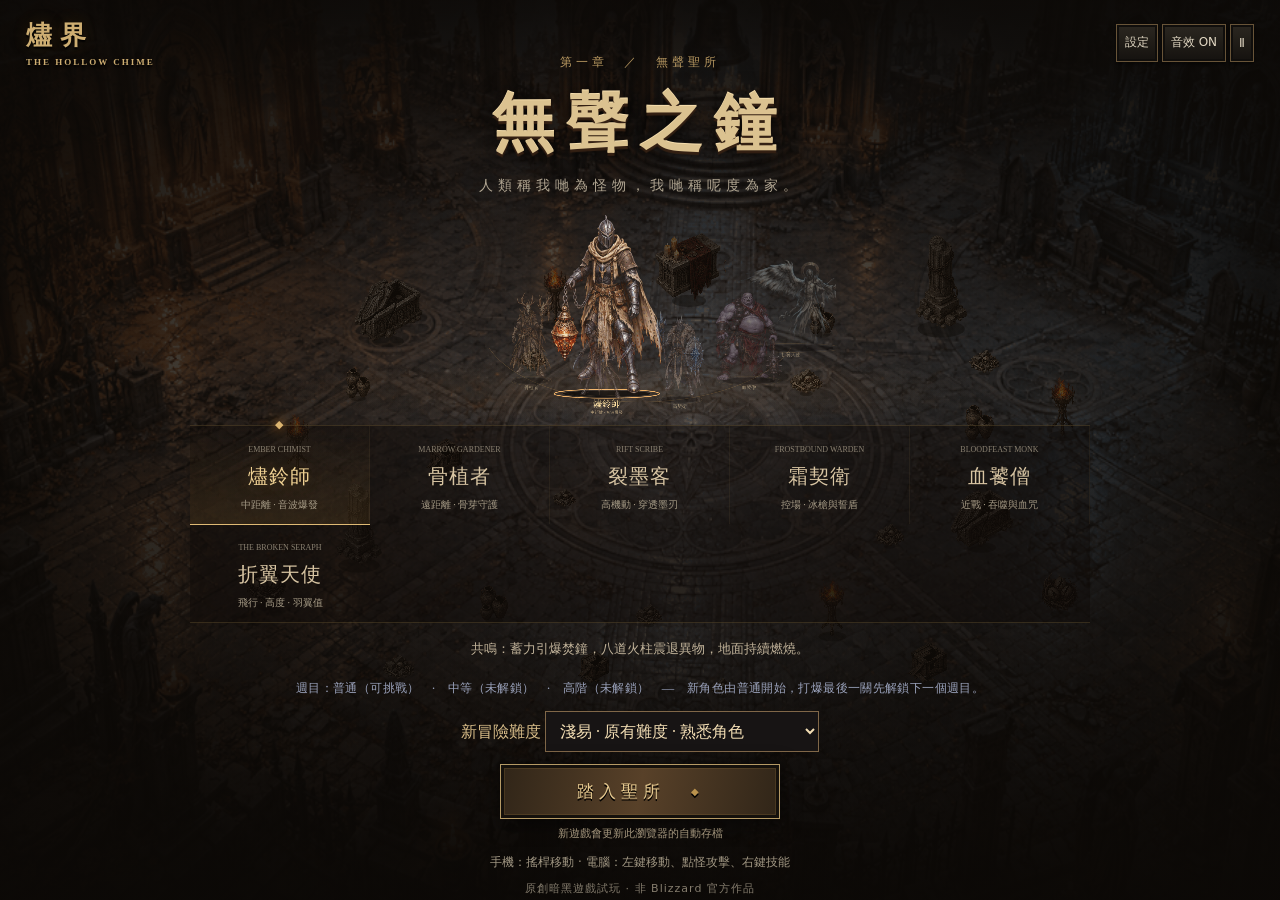
==== commit 9ab25af8: "Fix character selection colour drift in v0.11.3" ====
--- a/lite/index.html
+++ b/lite/index.html
@@ -19,6 +19,6 @@
 <section id="modal" class="screen" hidden><div class="modal-panel"><div class="eyebrow" id="modaleyebrow"></div><h2 id="modaltitle"></h2><p id="modaltext"></p><div id="choices"></div></div></section>
 <section id="panel" class="screen" hidden><div class="feature-panel"><div class="panel-head"><h2 id="paneltitle">行者裝備</h2><button id="panelclose" aria-label="關閉">✕</button></div>
 <div id="gearview" hidden><p class="panel-note">本局拾取的裝備 · 裝備時戰鬥暫停</p><div class="gear-tabs"><button id="character-tab" class="active">人物裝備</button><button id="backpack-tab">背包與比較</button></div><p id="equipment-summary" class="panel-note"></p><div id="paperdoll-page"><div class="paperdoll-layout"><div id="doll-left"></div><canvas id="paperdoll" width="400" height="600" aria-label="角色全身與裝備外觀"></canvas><div id="doll-right"></div></div><p id="doll-detail"></p><h3 class="small-heading">屬性</h3><div id="attr-panel"></div><div id="doll-options"></div><p class="panel-note">點選身體部位，再選裝備換上。外觀有舊製、魔法、傳奇三種款式；卸下後顯示角色基本服裝。</p></div><div id="backpack-page" hidden><div id="equipment-slots" class="equipped-grid"></div><div id="gearfilters"></div><h3 class="small-heading">背包 <span id="bagcount">0 / 60</span></h3><p class="panel-note">點選裝備，再點空格移位；雙擊或按「裝備」換上。大件物品需要連續空位。</p><div id="pack-grid"></div><p id="pack-overflow-label">待整理裝備（舊存檔／過版保留，請騰出空位）</p><div id="pack-overflow"></div><div id="pack-detail"></div><details><summary>按部位查看及比較</summary><div id="bagitems"></div></details><p class="panel-note">地圖過版保留裝備。新遊戲會重置進度。</p></div></div>
-<div id="treeview" hidden><p id="treepoints"></p><p class="panel-note">每次升級獲得 2 點。三條主線接駁九種跨線天賦；五秒內接續不同招式觸發連動。1／2／3 直接施放三招，Q 切換右鍵技能。</p><div id="tree-scroll"><div id="treebranches"></div><h3>技能強化 · 每招四條</h3><div id="upgrade-web"></div><h3>跨線連動 · 每點都影響配搭</h3><div id="talent-web"></div></div><div class="tree-detail"><h3 id="tree-detail-name"></h3><p id="tree-detail-text"></p><small id="tree-detail-cost"></small><button id="tree-learn">學習</button></div></div><div id="settingsview" hidden><p class="panel-note">v0.11.2 · 地形與離線包修正</p><h3 class="small-heading">遊玩進度</h3><div class="save-actions"><button id="save-now">儲存進度</button><button id="export-save">匯出存檔</button><button id="import-save">匯入存檔</button></div><input id="save-file" type="file" accept=".json,application/json" hidden><p id="save-status" class="panel-note">每 8 秒及離開頁面時自動儲存。跨裝置或更新 HTML 前，請匯出 JSON 備份。</p><h3 class="small-heading">畫面</h3><div class="quality-options"><button id="quality-high">畫質優先<small>完整光效與細節</small></button><button id="quality-low">流暢優先<small>降低粒子與畫面負載</small></button></div><h3 class="small-heading">聲音</h3><label class="setting-check"><input id="sound-enabled" type="checkbox">開啟遊戲聲音</label><label class="setting-range">戰鬥音效 <output id="sfxvalue"></output><input id="sfxvolume" type="range" min="0" max="100" step="5"></label><label class="setting-range">音樂及環境 <output id="musicvalue"></output><input id="musicvolume" type="range" min="0" max="100" step="5"></label><h3 class="small-heading">手機操作</h3><label class="setting-range">按鈕大小 <output id="sizevalue"></output><input id="controlsize" type="range" min="80" max="125" step="5"></label><label class="setting-range">按鈕透明度 <output id="opacityvalue"></output><input id="controlopacity" type="range" min="35" max="100" step="5"></label><div class="layout-actions"><button id="editlayout">拖曳調整掣位</button><button id="resetlayout">還原掣位</button></div><p class="panel-note">按住技能鍵，拖曳方向後放開施放。拉回技能鍵即可取消。設定會盡量保留在此瀏覽器。</p></div></div></section>
+<div id="treeview" hidden><p id="treepoints"></p><p class="panel-note">每次升級獲得 2 點。三條主線接駁九種跨線天賦；五秒內接續不同招式觸發連動。1／2／3 直接施放三招，Q 切換右鍵技能。</p><div id="tree-scroll"><div id="treebranches"></div><h3>技能強化 · 每招四條</h3><div id="upgrade-web"></div><h3>跨線連動 · 每點都影響配搭</h3><div id="talent-web"></div></div><div class="tree-detail"><h3 id="tree-detail-name"></h3><p id="tree-detail-text"></p><small id="tree-detail-cost"></small><button id="tree-learn">學習</button></div></div><div id="settingsview" hidden><p class="panel-note">v0.11.3 · 選角動畫原色修正</p><h3 class="small-heading">遊玩進度</h3><div class="save-actions"><button id="save-now">儲存進度</button><button id="export-save">匯出存檔</button><button id="import-save">匯入存檔</button></div><input id="save-file" type="file" accept=".json,application/json" hidden><p id="save-status" class="panel-note">每 8 秒及離開頁面時自動儲存。跨裝置或更新 HTML 前，請匯出 JSON 備份。</p><h3 class="small-heading">畫面</h3><div class="quality-options"><button id="quality-high">畫質優先<small>完整光效與細節</small></button><button id="quality-low">流暢優先<small>降低粒子與畫面負載</small></button></div><h3 class="small-heading">聲音</h3><label class="setting-check"><input id="sound-enabled" type="checkbox">開啟遊戲聲音</label><label class="setting-range">戰鬥音效 <output id="sfxvalue"></output><input id="sfxvolume" type="range" min="0" max="100" step="5"></label><label class="setting-range">音樂及環境 <output id="musicvalue"></output><input id="musicvolume" type="range" min="0" max="100" step="5"></label><h3 class="small-heading">手機操作</h3><label class="setting-range">按鈕大小 <output id="sizevalue"></output><input id="controlsize" type="range" min="80" max="125" step="5"></label><label class="setting-range">按鈕透明度 <output id="opacityvalue"></output><input id="controlopacity" type="range" min="35" max="100" step="5"></label><div class="layout-actions"><button id="editlayout">拖曳調整掣位</button><button id="resetlayout">還原掣位</button></div><p class="panel-note">按住技能鍵，拖曳方向後放開施放。拉回技能鍵即可取消。設定會盡量保留在此瀏覽器。</p></div></div></section>
 <div id="layoutbar" hidden><b>拖曳每個按鈕及搖桿</b><span>直向、橫向掣位分開儲存</span><button id="layoutdone">完成</button></div>
 <div id="chapter-curtain" aria-hidden="true"></div><noscript>請使用支援 JavaScript 嘅瀏覽器開啟遊戲。</noscript><script src="journey.js"></script><script src="tiers.js"></script><script src="character-ui.js"></script><script src="arsenal.js"></script><script src="features.js"></script><script src="expansion.js"></script><script src="blood-monk.js"></script><script src="angel.js"></script><script src="motion.js"></script><script src="campaign.js"></script><script src="terrain.js"></script><script src="explore.js"></script><script src="progression.js"></script><script src="skill-fx.js"></script><script src="buildcraft.js"></script><script src="directional.js"></script><script src="cinematics.js"></script><script src="game.js"></script></body></html>
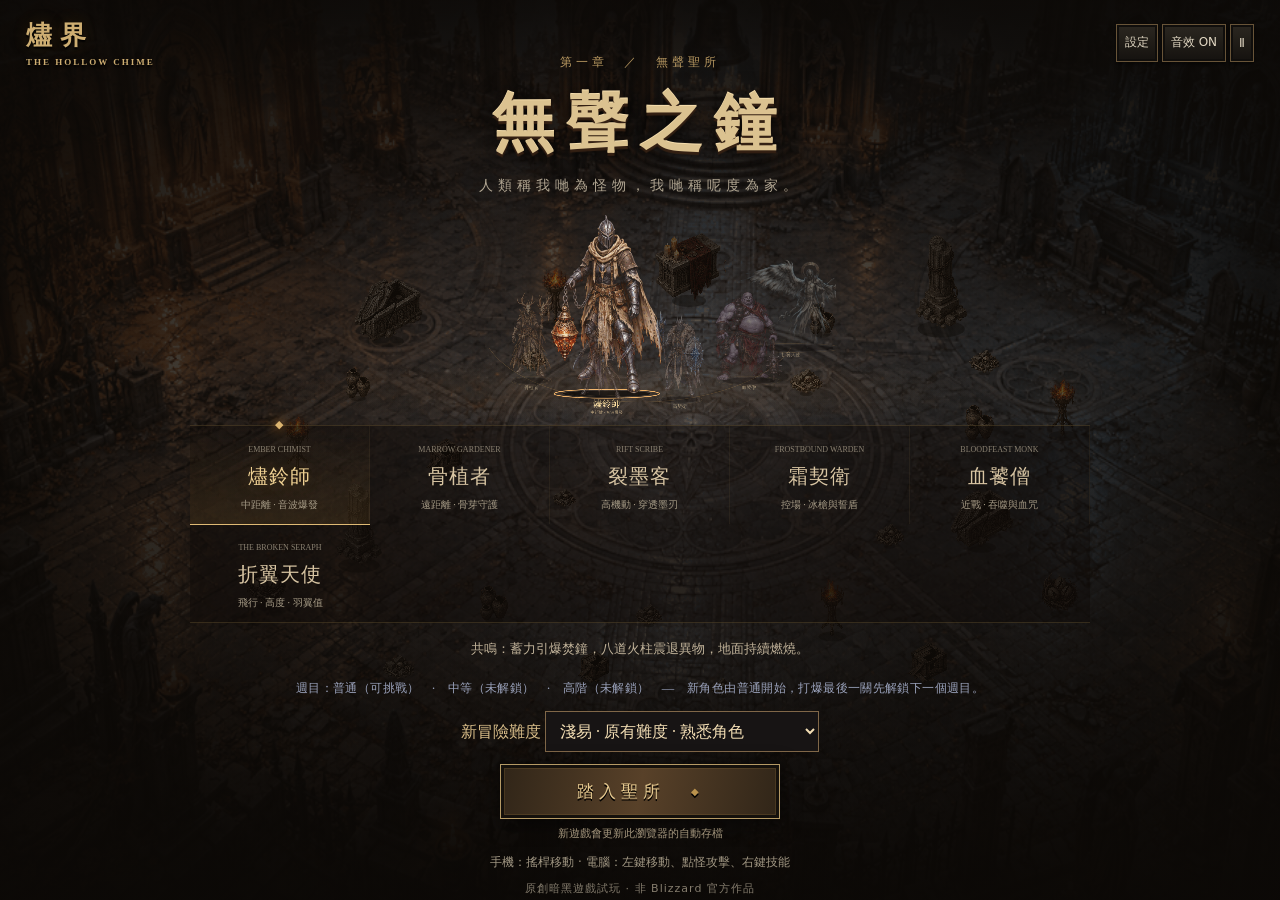
==== commit c067237f: "Improve hero and enemy movement and combat presentation in v0.12.0" ====
--- a/lite/index.html
+++ b/lite/index.html
@@ -19,6 +19,6 @@
 <section id="modal" class="screen" hidden><div class="modal-panel"><div class="eyebrow" id="modaleyebrow"></div><h2 id="modaltitle"></h2><p id="modaltext"></p><div id="choices"></div></div></section>
 <section id="panel" class="screen" hidden><div class="feature-panel"><div class="panel-head"><h2 id="paneltitle">行者裝備</h2><button id="panelclose" aria-label="關閉">✕</button></div>
 <div id="gearview" hidden><p class="panel-note">本局拾取的裝備 · 裝備時戰鬥暫停</p><div class="gear-tabs"><button id="character-tab" class="active">人物裝備</button><button id="backpack-tab">背包與比較</button></div><p id="equipment-summary" class="panel-note"></p><div id="paperdoll-page"><div class="paperdoll-layout"><div id="doll-left"></div><canvas id="paperdoll" width="400" height="600" aria-label="角色全身與裝備外觀"></canvas><div id="doll-right"></div></div><p id="doll-detail"></p><h3 class="small-heading">屬性</h3><div id="attr-panel"></div><div id="doll-options"></div><p class="panel-note">點選身體部位，再選裝備換上。外觀有舊製、魔法、傳奇三種款式；卸下後顯示角色基本服裝。</p></div><div id="backpack-page" hidden><div id="equipment-slots" class="equipped-grid"></div><div id="gearfilters"></div><h3 class="small-heading">背包 <span id="bagcount">0 / 60</span></h3><p class="panel-note">點選裝備，再點空格移位；雙擊或按「裝備」換上。大件物品需要連續空位。</p><div id="pack-grid"></div><p id="pack-overflow-label">待整理裝備（舊存檔／過版保留，請騰出空位）</p><div id="pack-overflow"></div><div id="pack-detail"></div><details><summary>按部位查看及比較</summary><div id="bagitems"></div></details><p class="panel-note">地圖過版保留裝備。新遊戲會重置進度。</p></div></div>
-<div id="treeview" hidden><p id="treepoints"></p><p class="panel-note">每次升級獲得 2 點。三條主線接駁九種跨線天賦；五秒內接續不同招式觸發連動。1／2／3 直接施放三招，Q 切換右鍵技能。</p><div id="tree-scroll"><div id="treebranches"></div><h3>技能強化 · 每招四條</h3><div id="upgrade-web"></div><h3>跨線連動 · 每點都影響配搭</h3><div id="talent-web"></div></div><div class="tree-detail"><h3 id="tree-detail-name"></h3><p id="tree-detail-text"></p><small id="tree-detail-cost"></small><button id="tree-learn">學習</button></div></div><div id="settingsview" hidden><p class="panel-note">v0.11.3 · 選角動畫原色修正</p><h3 class="small-heading">遊玩進度</h3><div class="save-actions"><button id="save-now">儲存進度</button><button id="export-save">匯出存檔</button><button id="import-save">匯入存檔</button></div><input id="save-file" type="file" accept=".json,application/json" hidden><p id="save-status" class="panel-note">每 8 秒及離開頁面時自動儲存。跨裝置或更新 HTML 前，請匯出 JSON 備份。</p><h3 class="small-heading">畫面</h3><div class="quality-options"><button id="quality-high">畫質優先<small>完整光效與細節</small></button><button id="quality-low">流暢優先<small>降低粒子與畫面負載</small></button></div><h3 class="small-heading">聲音</h3><label class="setting-check"><input id="sound-enabled" type="checkbox">開啟遊戲聲音</label><label class="setting-range">戰鬥音效 <output id="sfxvalue"></output><input id="sfxvolume" type="range" min="0" max="100" step="5"></label><label class="setting-range">音樂及環境 <output id="musicvalue"></output><input id="musicvolume" type="range" min="0" max="100" step="5"></label><h3 class="small-heading">手機操作</h3><label class="setting-range">按鈕大小 <output id="sizevalue"></output><input id="controlsize" type="range" min="80" max="125" step="5"></label><label class="setting-range">按鈕透明度 <output id="opacityvalue"></output><input id="controlopacity" type="range" min="35" max="100" step="5"></label><div class="layout-actions"><button id="editlayout">拖曳調整掣位</button><button id="resetlayout">還原掣位</button></div><p class="panel-note">按住技能鍵，拖曳方向後放開施放。拉回技能鍵即可取消。設定會盡量保留在此瀏覽器。</p></div></div></section>
+<div id="treeview" hidden><p id="treepoints"></p><p class="panel-note">每次升級獲得 2 點。三條主線接駁九種跨線天賦；五秒內接續不同招式觸發連動。1／2／3 直接施放三招，Q 切換右鍵技能。</p><div id="tree-scroll"><div id="treebranches"></div><h3>技能強化 · 每招四條</h3><div id="upgrade-web"></div><h3>跨線連動 · 每點都影響配搭</h3><div id="talent-web"></div></div><div class="tree-detail"><h3 id="tree-detail-name"></h3><p id="tree-detail-text"></p><small id="tree-detail-cost"></small><button id="tree-learn">學習</button></div></div><div id="settingsview" hidden><p class="panel-note">v0.12.0 · 分部位動作與招式表現</p><h3 class="small-heading">遊玩進度</h3><div class="save-actions"><button id="save-now">儲存進度</button><button id="export-save">匯出存檔</button><button id="import-save">匯入存檔</button></div><input id="save-file" type="file" accept=".json,application/json" hidden><p id="save-status" class="panel-note">每 8 秒及離開頁面時自動儲存。跨裝置或更新 HTML 前，請匯出 JSON 備份。</p><h3 class="small-heading">畫面</h3><div class="quality-options"><button id="quality-high">畫質優先<small>完整光效與細節</small></button><button id="quality-low">流暢優先<small>降低粒子與畫面負載</small></button></div><h3 class="small-heading">聲音</h3><label class="setting-check"><input id="sound-enabled" type="checkbox">開啟遊戲聲音</label><label class="setting-range">戰鬥音效 <output id="sfxvalue"></output><input id="sfxvolume" type="range" min="0" max="100" step="5"></label><label class="setting-range">音樂及環境 <output id="musicvalue"></output><input id="musicvolume" type="range" min="0" max="100" step="5"></label><h3 class="small-heading">手機操作</h3><label class="setting-range">按鈕大小 <output id="sizevalue"></output><input id="controlsize" type="range" min="80" max="125" step="5"></label><label class="setting-range">按鈕透明度 <output id="opacityvalue"></output><input id="controlopacity" type="range" min="35" max="100" step="5"></label><div class="layout-actions"><button id="editlayout">拖曳調整掣位</button><button id="resetlayout">還原掣位</button></div><p class="panel-note">按住技能鍵，拖曳方向後放開施放。拉回技能鍵即可取消。設定會盡量保留在此瀏覽器。</p></div></div></section>
 <div id="layoutbar" hidden><b>拖曳每個按鈕及搖桿</b><span>直向、橫向掣位分開儲存</span><button id="layoutdone">完成</button></div>
 <div id="chapter-curtain" aria-hidden="true"></div><noscript>請使用支援 JavaScript 嘅瀏覽器開啟遊戲。</noscript><script src="journey.js"></script><script src="tiers.js"></script><script src="character-ui.js"></script><script src="arsenal.js"></script><script src="features.js"></script><script src="expansion.js"></script><script src="blood-monk.js"></script><script src="angel.js"></script><script src="motion.js"></script><script src="campaign.js"></script><script src="terrain.js"></script><script src="explore.js"></script><script src="progression.js"></script><script src="skill-fx.js"></script><script src="buildcraft.js"></script><script src="directional.js"></script><script src="cinematics.js"></script><script src="game.js"></script></body></html>
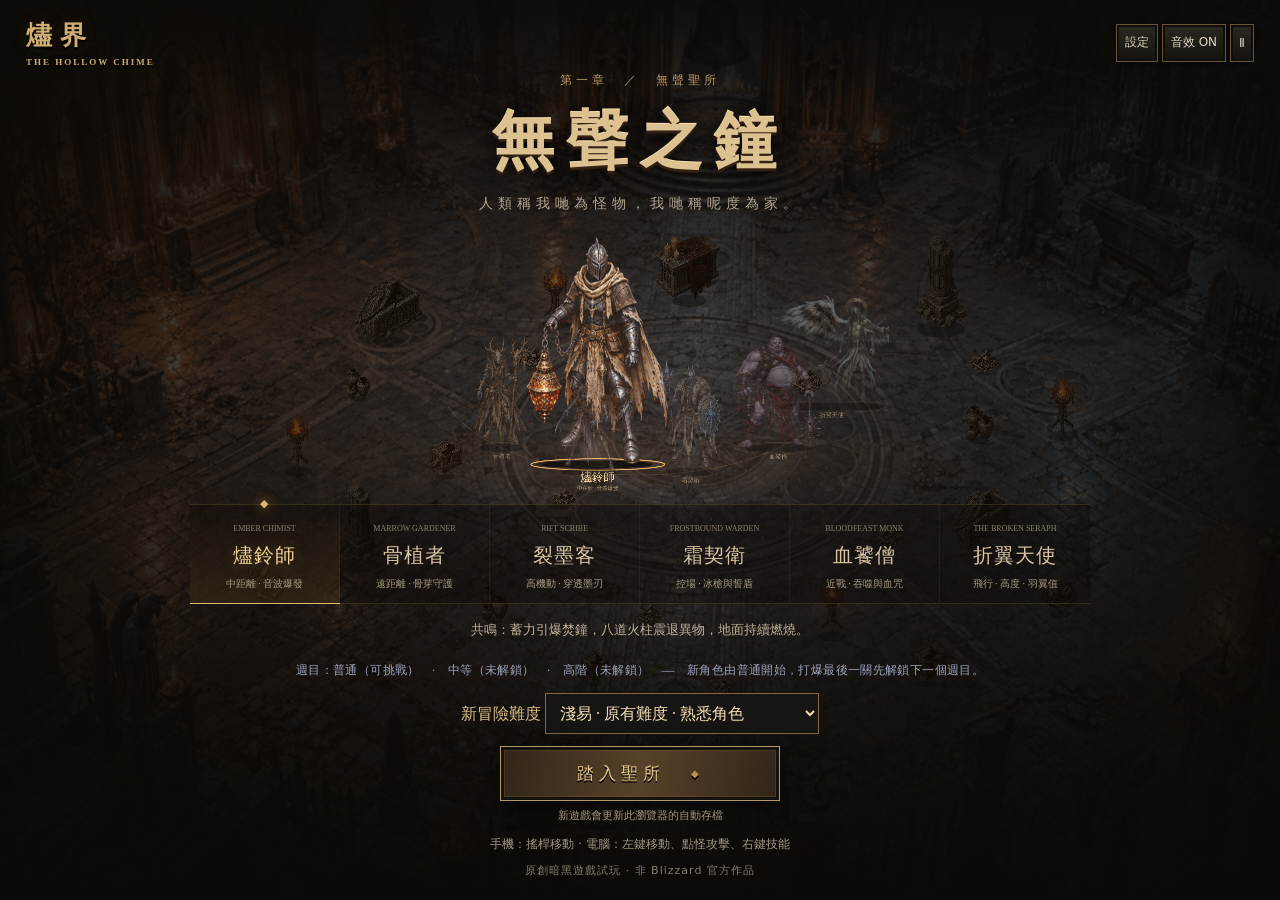
==== commit 689da828: "v0.12.1: landscape mobile layout and paused rotation prompt" ====
--- a/lite/index.html
+++ b/lite/index.html
@@ -1,6 +1,7 @@
 <!doctype html>
-<html lang="zh-Hant"><head><meta charset="UTF-8"><meta name="viewport" content="width=device-width, initial-scale=1, viewport-fit=cover"><meta name="robots" content="noindex, nofollow, noarchive"><meta name="theme-color" content="#100e0b"><title>燼界：無聲之鐘 — 原創暗黑試玩</title><meta name="description" content="斜俯視暗黑動作遊戲。五位異族、三大關九張地圖、九位人類首領，成長至 LV.20。"><link rel="stylesheet" href="style.css"><link rel="stylesheet" href="interface.css"></head>
+<html lang="zh-Hant"><head><meta charset="UTF-8"><meta name="viewport" content="width=device-width, initial-scale=1, viewport-fit=cover"><meta name="robots" content="noindex, nofollow, noarchive"><meta name="theme-color" content="#100e0b"><title>燼界：無聲之鐘 — 原創暗黑試玩</title><meta name="description" content="斜俯視暗黑動作遊戲。五位異族、三大關九張地圖、九位人類首領，成長至 LV.20。"><link rel="stylesheet" href="style.css"><link rel="stylesheet" href="interface.css"><link rel="stylesheet" href="mobile.css"></head>
 <body>
+<section id="rotate-device" role="dialog" aria-modal="true" aria-labelledby="rotate-title"><div class="rotate-icon" aria-hidden="true">↻</div><h2 id="rotate-title">請將手機轉橫</h2><p>橫屏遊玩，操作同戰場會更清楚。</p><p>如畫面未轉，請關閉手機嘅直向鎖定。</p><small>直屏期間戰鬥暫停，轉返橫屏即可繼續。</small></section>
 <canvas id="game" aria-label="無聲聖所戰鬥場景"></canvas><div class="vignette"></div><div class="screen-grain"></div><div id="damagewash"></div>
 <header><div class="brand">燼界<span>THE HOLLOW CHIME</span></div><div class="topright"><button id="treebtn" hidden>技能</button><button id="gearbtn" hidden>裝備</button><button id="settingsbtn" aria-label="聲音及手機設定">設定</button><button id="sound" aria-label="切換音效">音效 OFF</button><button id="pause" aria-label="暫停遊戲">Ⅱ</button></div></header>
 <section id="hud" hidden>
@@ -19,6 +20,6 @@
 <section id="modal" class="screen" hidden><div class="modal-panel"><div class="eyebrow" id="modaleyebrow"></div><h2 id="modaltitle"></h2><p id="modaltext"></p><div id="choices"></div></div></section>
 <section id="panel" class="screen" hidden><div class="feature-panel"><div class="panel-head"><h2 id="paneltitle">行者裝備</h2><button id="panelclose" aria-label="關閉">✕</button></div>
 <div id="gearview" hidden><p class="panel-note">本局拾取的裝備 · 裝備時戰鬥暫停</p><div class="gear-tabs"><button id="character-tab" class="active">人物裝備</button><button id="backpack-tab">背包與比較</button></div><p id="equipment-summary" class="panel-note"></p><div id="paperdoll-page"><div class="paperdoll-layout"><div id="doll-left"></div><canvas id="paperdoll" width="400" height="600" aria-label="角色全身與裝備外觀"></canvas><div id="doll-right"></div></div><p id="doll-detail"></p><h3 class="small-heading">屬性</h3><div id="attr-panel"></div><div id="doll-options"></div><p class="panel-note">點選身體部位，再選裝備換上。外觀有舊製、魔法、傳奇三種款式；卸下後顯示角色基本服裝。</p></div><div id="backpack-page" hidden><div id="equipment-slots" class="equipped-grid"></div><div id="gearfilters"></div><h3 class="small-heading">背包 <span id="bagcount">0 / 60</span></h3><p class="panel-note">點選裝備，再點空格移位；雙擊或按「裝備」換上。大件物品需要連續空位。</p><div id="pack-grid"></div><p id="pack-overflow-label">待整理裝備（舊存檔／過版保留，請騰出空位）</p><div id="pack-overflow"></div><div id="pack-detail"></div><details><summary>按部位查看及比較</summary><div id="bagitems"></div></details><p class="panel-note">地圖過版保留裝備。新遊戲會重置進度。</p></div></div>
-<div id="treeview" hidden><p id="treepoints"></p><p class="panel-note">每次升級獲得 2 點。三條主線接駁九種跨線天賦；五秒內接續不同招式觸發連動。1／2／3 直接施放三招，Q 切換右鍵技能。</p><div id="tree-scroll"><div id="treebranches"></div><h3>技能強化 · 每招四條</h3><div id="upgrade-web"></div><h3>跨線連動 · 每點都影響配搭</h3><div id="talent-web"></div></div><div class="tree-detail"><h3 id="tree-detail-name"></h3><p id="tree-detail-text"></p><small id="tree-detail-cost"></small><button id="tree-learn">學習</button></div></div><div id="settingsview" hidden><p class="panel-note">v0.12.0 · 分部位動作與招式表現</p><h3 class="small-heading">遊玩進度</h3><div class="save-actions"><button id="save-now">儲存進度</button><button id="export-save">匯出存檔</button><button id="import-save">匯入存檔</button></div><input id="save-file" type="file" accept=".json,application/json" hidden><p id="save-status" class="panel-note">每 8 秒及離開頁面時自動儲存。跨裝置或更新 HTML 前，請匯出 JSON 備份。</p><h3 class="small-heading">畫面</h3><div class="quality-options"><button id="quality-high">畫質優先<small>完整光效與細節</small></button><button id="quality-low">流暢優先<small>降低粒子與畫面負載</small></button></div><h3 class="small-heading">聲音</h3><label class="setting-check"><input id="sound-enabled" type="checkbox">開啟遊戲聲音</label><label class="setting-range">戰鬥音效 <output id="sfxvalue"></output><input id="sfxvolume" type="range" min="0" max="100" step="5"></label><label class="setting-range">音樂及環境 <output id="musicvalue"></output><input id="musicvolume" type="range" min="0" max="100" step="5"></label><h3 class="small-heading">手機操作</h3><label class="setting-range">按鈕大小 <output id="sizevalue"></output><input id="controlsize" type="range" min="80" max="125" step="5"></label><label class="setting-range">按鈕透明度 <output id="opacityvalue"></output><input id="controlopacity" type="range" min="35" max="100" step="5"></label><div class="layout-actions"><button id="editlayout">拖曳調整掣位</button><button id="resetlayout">還原掣位</button></div><p class="panel-note">按住技能鍵，拖曳方向後放開施放。拉回技能鍵即可取消。設定會盡量保留在此瀏覽器。</p></div></div></section>
+<div id="treeview" hidden><p id="treepoints"></p><p class="panel-note">每次升級獲得 2 點。三條主線接駁九種跨線天賦；五秒內接續不同招式觸發連動。1／2／3 直接施放三招，Q 切換右鍵技能。</p><div id="tree-scroll"><div id="treebranches"></div><h3>技能強化 · 每招四條</h3><div id="upgrade-web"></div><h3>跨線連動 · 每點都影響配搭</h3><div id="talent-web"></div></div><div class="tree-detail"><h3 id="tree-detail-name"></h3><p id="tree-detail-text"></p><small id="tree-detail-cost"></small><button id="tree-learn">學習</button></div></div><div id="settingsview" hidden><p class="panel-note">v0.12.1 · 手機橫屏與介面整理</p><h3 class="small-heading">遊玩進度</h3><div class="save-actions"><button id="save-now">儲存進度</button><button id="export-save">匯出存檔</button><button id="import-save">匯入存檔</button></div><input id="save-file" type="file" accept=".json,application/json" hidden><p id="save-status" class="panel-note">每 8 秒及離開頁面時自動儲存。跨裝置或更新 HTML 前，請匯出 JSON 備份。</p><h3 class="small-heading">畫面</h3><div class="quality-options"><button id="quality-high">畫質優先<small>完整光效與細節</small></button><button id="quality-low">流暢優先<small>降低粒子與畫面負載</small></button></div><h3 class="small-heading">聲音</h3><label class="setting-check"><input id="sound-enabled" type="checkbox">開啟遊戲聲音</label><label class="setting-range">戰鬥音效 <output id="sfxvalue"></output><input id="sfxvolume" type="range" min="0" max="100" step="5"></label><label class="setting-range">音樂及環境 <output id="musicvalue"></output><input id="musicvolume" type="range" min="0" max="100" step="5"></label><h3 class="small-heading">手機操作</h3><label class="setting-range">按鈕大小 <output id="sizevalue"></output><input id="controlsize" type="range" min="80" max="125" step="5"></label><label class="setting-range">按鈕透明度 <output id="opacityvalue"></output><input id="controlopacity" type="range" min="35" max="100" step="5"></label><div class="layout-actions"><button id="editlayout">拖曳調整掣位</button><button id="resetlayout">還原掣位</button></div><p class="panel-note">按住技能鍵，拖曳方向後放開施放。拉回技能鍵即可取消。設定會盡量保留在此瀏覽器。</p></div></div></section>
 <div id="layoutbar" hidden><b>拖曳每個按鈕及搖桿</b><span>直向、橫向掣位分開儲存</span><button id="layoutdone">完成</button></div>
 <div id="chapter-curtain" aria-hidden="true"></div><noscript>請使用支援 JavaScript 嘅瀏覽器開啟遊戲。</noscript><script src="journey.js"></script><script src="tiers.js"></script><script src="character-ui.js"></script><script src="arsenal.js"></script><script src="features.js"></script><script src="expansion.js"></script><script src="blood-monk.js"></script><script src="angel.js"></script><script src="motion.js"></script><script src="campaign.js"></script><script src="terrain.js"></script><script src="explore.js"></script><script src="progression.js"></script><script src="skill-fx.js"></script><script src="buildcraft.js"></script><script src="directional.js"></script><script src="cinematics.js"></script><script src="game.js"></script></body></html>
--- a/lite/mobile.css
+++ b/lite/mobile.css
@@ -0,0 +1,82 @@
+/* v0.12.1: one landscape layout, after historical portrait/desktop rules. */
+:root{--safe-left:env(safe-area-inset-left,0px);--safe-right:env(safe-area-inset-right,0px);--safe-bottom:env(safe-area-inset-bottom,0px)}
+#rotate-device{display:none;position:fixed;inset:0;z-index:1000;background:radial-gradient(ellipse at center,#30241a,#0c0908 75%);color:#e8d3ad;align-items:center;justify-content:center;flex-direction:column;text-align:center;padding:28px;line-height:1.7}
+#rotate-device h2{font-size:26px;margin:14px 0 6px;letter-spacing:2px}
+#rotate-device p{font-size:15px;margin:5px 0;max-width:28em}
+#rotate-device small{margin-top:26px;color:#bba783;font-size:12px}
+.rotate-icon{font:80px Georgia;color:#c9a66b}
+@media (orientation:portrait) and (max-width:900px) and (any-pointer:coarse),(orientation:portrait) and (max-width:600px){#rotate-device{display:flex}}
+#classes{grid-template-columns:repeat(6,minmax(0,1fr))}
+#panel,#modal{z-index:30}
+#panel .panel-head{position:sticky;top:0;z-index:2;background:#201911}
+#panel button,#panel p,#panel small{overflow-wrap:anywhere}
+#panel .panel-head h2{min-width:0;line-height:1.4}
+#tree-learn{white-space:normal}
+@media (orientation:landscape) and (max-height:600px){
+ header{height:44px;padding:4px max(12px,var(--safe-right)) 4px max(12px,var(--safe-left));gap:10px;align-items:center}
+ .brand{font-size:17px;flex-shrink:0}.brand span{display:none}
+ .topright{gap:5px}.topright button{min-height:34px;font-size:11px;padding:5px 9px;white-space:nowrap}
+ #select{display:grid;grid-template-columns:minmax(155px,26%) minmax(0,1fr);grid-template-rows:auto auto auto auto auto;align-content:start;align-items:center;gap:7px 18px;padding:52px max(18px,var(--safe-right)) max(12px,var(--safe-bottom)) max(18px,var(--safe-left));overflow-y:auto}
+ #select>*{position:static;inset:auto;min-width:0;max-width:100%;transform:none}
+ #select .select-heading{grid-column:1;grid-row:1;text-align:left}
+ #select h1{font-size:27px;margin:7px 0;letter-spacing:3px}
+ #select .eyebrow{font-size:9px;letter-spacing:1px}
+ #select .intro{font-size:11px;line-height:1.6;margin:5px 0}
+ #select .roster-stage{grid-column:2;grid-row:1;height:clamp(105px,35vh,185px);min-height:105px;width:100%!important;margin:0}
+ #select #classes{grid-column:2;grid-row:2;width:100%;grid-template-columns:repeat(6,minmax(0,1fr));gap:4px}
+ #select .classcard{padding:6px 2px;min-height:44px}
+ #select #classes .classcard h3{font-size:12px!important;letter-spacing:0;white-space:normal;line-height:1.4;margin:0}
+ #select .classcard small,#select .classcard p{display:none}
+ #select .difficulty-choice{grid-column:1;grid-row:2;margin:0;font-size:11px;line-height:1.5}
+ #select .difficulty-choice select{width:100%;max-width:100%;padding:6px;margin:2px 0 0;min-height:34px;font-size:12px}
+ #select .selectednote{grid-column:2;grid-row:3;margin:0;font-size:11px;line-height:1.5;min-height:0;text-align:left}
+ #select .primary{grid-column:1;grid-row:3;min-width:0;width:100%;min-height:42px;padding:7px;font-size:12px;letter-spacing:1px}
+ #select .continue-game{grid-column:1;grid-row:4;margin:0;width:100%;min-width:0;min-height:38px;padding:7px;font-size:12px}
+ #select #tierprogress{grid-column:2;grid-row:4;margin:0;font-size:11px;line-height:1.5;text-align:left}
+ #select #continue-info{grid-column:1/3;grid-row:5;margin:0;font-size:10px;line-height:1.6}
+ #select .hint,#select .original-label{display:none}
+ .quest{top:51px;left:max(12px,var(--safe-left));width:166px;line-height:1.4}
+ .quest b{font-size:11px;line-height:1.5;margin:2px 0}.quest>span,.quest small{font-size:9px;letter-spacing:0}
+ .quest #pace{position:static;margin-top:5px;min-height:32px;font-size:11px}
+ .mapbox{top:50px;right:max(12px,var(--safe-right));width:86px}.mapbox canvas{width:86px;height:58px}.mapbox span{font-size:9px;line-height:1.4}
+ #targetbar,#bossbar{top:51px;left:50%;width:min(235px,32vw)}
+ #targetname{font-size:11px;line-height:1.4}#targettype{font-size:9px;line-height:1.4}
+ #routehint{top:110px;left:50%;width:33%;max-width:280px;font-size:10px;line-height:1.5;text-align:center}
+ #nextmap{top:145px;font-size:12px;min-height:38px;padding:7px 12px}
+ #toast{top:43%;max-width:48%;font-size:13px;line-height:1.5;letter-spacing:0}
+ #loot-label{max-width:45%;font-size:11px;line-height:1.5}
+ .bottom-deck{height:70px}.desktophelp{display:none}
+ .vitals{bottom:calc(5px + var(--safe-bottom));gap:7px;left:50%;width:250px;justify-content:center}
+ .orb{width:48px;height:48px;flex-shrink:0}.orb span{font-size:16px}.orb small{font-size:9px;bottom:3px}
+ .level{width:130px;margin:0}.level>b{font-size:11px}.level>span{font-size:10px}.level>small{font-size:8px;margin:1px 0;line-height:1.4}.level>div{margin:2px 0}.level #skillstatus{display:none}
+ #quickbar{top:auto;bottom:calc(76px + var(--safe-bottom));left:50%;gap:4px;width:240px;justify-content:center}
+ #quickbar button{width:77px;min-width:0;min-height:42px;padding:4px 2px;font-size:10px;line-height:1.4;overflow-wrap:anywhere}
+ #difficulty-label{display:none}
+ #skillcycle{top:auto;bottom:calc(155px + var(--safe-bottom));right:max(12px,var(--safe-right));min-height:34px;max-width:185px;font-size:10px;padding:5px 8px;line-height:1.4}
+ #aimhint{top:auto;bottom:calc(125px + var(--safe-bottom));left:50%;max-width:35%;font-size:11px;line-height:1.5}
+ #joystick{width:88px;height:88px}
+ .actions .minor{width:44px;height:44px}.actions button{width:52px;height:52px}.actions #attack{width:58px;height:58px}
+ .actions span{white-space:normal;line-height:1.15;text-align:center;font-size:9px}.actions #skill>span{font-size:8px;padding:1px;bottom:2px}.actions #attack svg{width:27px;height:27px}
+ #panel{padding:6px max(10px,var(--safe-right)) max(6px,var(--safe-bottom)) max(10px,var(--safe-left));z-index:30}
+ #panel .feature-panel{max-height:calc(100dvh - 12px - var(--safe-bottom));padding:10px 12px;overflow-y:auto}
+ #panel .feature-panel:has(#treeview:not([hidden])){height:calc(100dvh - 12px - var(--safe-bottom));overflow:hidden}
+ #panel .panel-head{padding-bottom:5px}#panel .panel-head button{min-height:36px;width:40px}
+ #treeview>.panel-note{font-size:10px;line-height:1.45;margin:4px 0;max-height:30px;overflow-y:auto}
+ #tree-scroll{min-height:60px}
+ .tree-detail{display:grid;grid-template-columns:minmax(0,1fr) 130px;gap:3px 10px;padding:7px 10px;max-height:38vh;overflow-y:auto}
+ .tree-detail h3,.tree-detail p,.tree-detail small{grid-column:1;font-size:11px;line-height:1.5;margin:0}
+ .tree-detail button{grid-column:2;grid-row:1/4;width:100%;min-height:44px;align-self:center;font-size:12px;margin:0}
+ #panel .paperdoll-layout{grid-template-columns:minmax(100px,1fr) 170px minmax(100px,1fr);gap:10px;min-height:0}
+ #panel #paperdoll{width:170px;height:255px;max-height:none}
+ .gear-tabs,.save-actions,.layout-actions{flex-wrap:wrap;gap:6px}
+ #layoutbar{top:50px;padding:7px;width:260px}#layoutbar button{min-height:36px}
+}
+
+@media (orientation:landscape) and (max-height:600px){
+ .actions #potion span{font-size:8px;white-space:nowrap}
+}
+@media (orientation:landscape) and (max-height:600px) and (max-width:620px){
+ #quickbar{left:calc(50% - 36px);width:204px;gap:3px}#quickbar button{width:66px;font-size:9px}
+ .vitals{left:calc(50% - 36px);width:210px;gap:5px}.level{width:104px}.orb{width:43px;height:43px}
+ .quest{width:145px}.quest>span{font-size:8px}
+}
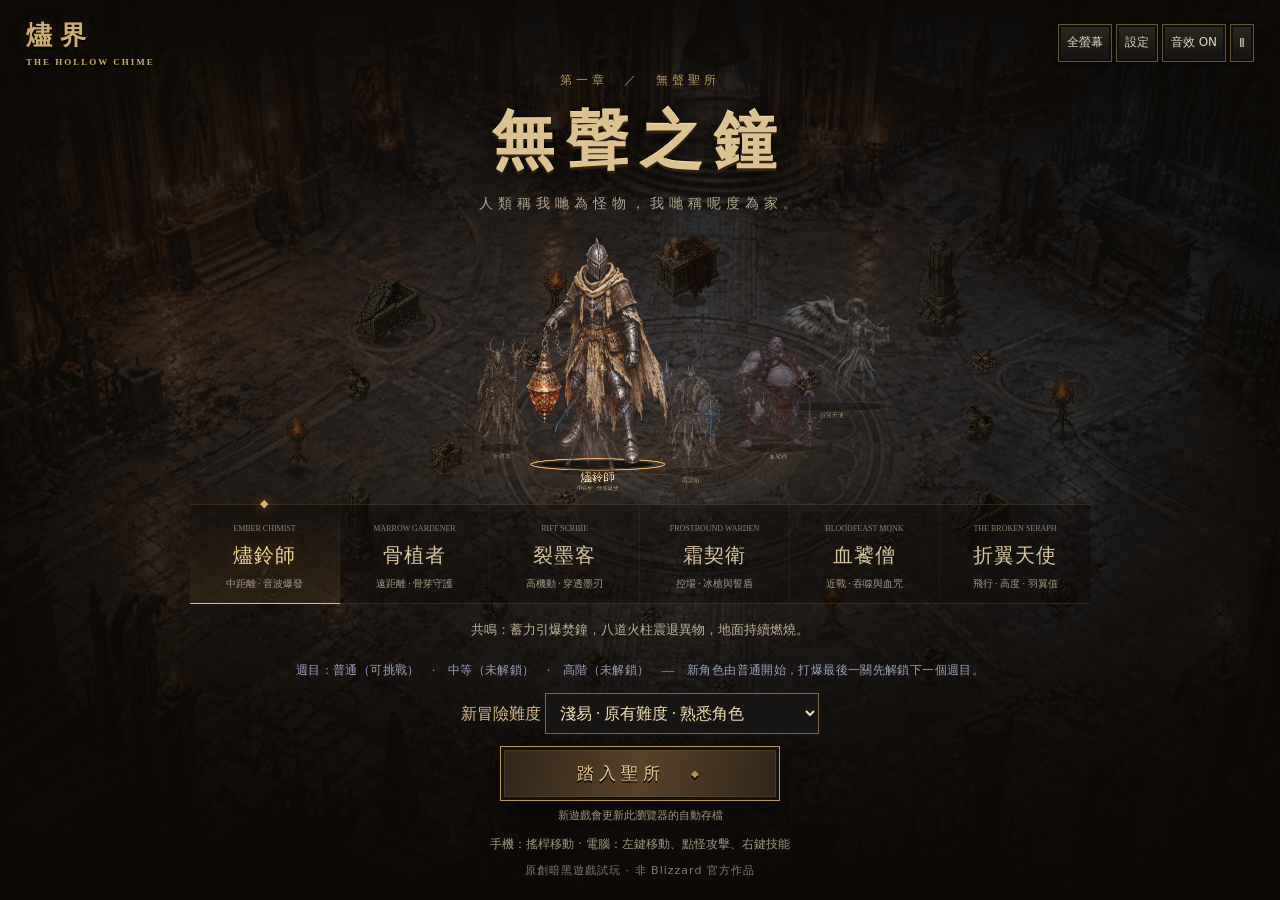
==== commit 2fbfffdd: "v0.12.2: fullscreen toggle and iPhone home screen support" ====
--- a/lite/index.html
+++ b/lite/index.html
@@ -1,9 +1,9 @@
 <!doctype html>
-<html lang="zh-Hant"><head><meta charset="UTF-8"><meta name="viewport" content="width=device-width, initial-scale=1, viewport-fit=cover"><meta name="robots" content="noindex, nofollow, noarchive"><meta name="theme-color" content="#100e0b"><title>燼界：無聲之鐘 — 原創暗黑試玩</title><meta name="description" content="斜俯視暗黑動作遊戲。五位異族、三大關九張地圖、九位人類首領，成長至 LV.20。"><link rel="stylesheet" href="style.css"><link rel="stylesheet" href="interface.css"><link rel="stylesheet" href="mobile.css"></head>
+<html lang="zh-Hant"><head><meta charset="UTF-8"><meta name="viewport" content="width=device-width, initial-scale=1, viewport-fit=cover"><meta name="apple-mobile-web-app-capable" content="yes"><meta name="apple-mobile-web-app-title" content="燼界"><meta name="apple-mobile-web-app-status-bar-style" content="black"><meta name="robots" content="noindex, nofollow, noarchive"><meta name="theme-color" content="#100e0b"><title>燼界：無聲之鐘 — 原創暗黑試玩</title><meta name="description" content="斜俯視暗黑動作遊戲。五位異族、三大關九張地圖、九位人類首領，成長至 LV.20。"><link rel="stylesheet" href="style.css"><link rel="stylesheet" href="interface.css"><link rel="stylesheet" href="mobile.css"></head>
 <body>
-<section id="rotate-device" role="dialog" aria-modal="true" aria-labelledby="rotate-title"><div class="rotate-icon" aria-hidden="true">↻</div><h2 id="rotate-title">請將手機轉橫</h2><p>橫屏遊玩，操作同戰場會更清楚。</p><p>如畫面未轉，請關閉手機嘅直向鎖定。</p><small>直屏期間戰鬥暫停，轉返橫屏即可繼續。</small></section>
+<section id="rotate-device" role="dialog" aria-modal="true" aria-labelledby="rotate-title"><div class="rotate-icon" aria-hidden="true">↻</div><h2 id="rotate-title">請將手機轉橫</h2><p>橫屏遊玩，操作同戰場會更清楚。</p><p>如畫面未轉，請關閉手機嘅直向鎖定。</p><button id="rotate-fullscreen">全螢幕遊玩</button><p id="rotate-fullscreen-help" role="status"></p><small>直屏期間戰鬥暫停，轉返橫屏即可繼續。</small></section>
 <canvas id="game" aria-label="無聲聖所戰鬥場景"></canvas><div class="vignette"></div><div class="screen-grain"></div><div id="damagewash"></div>
-<header><div class="brand">燼界<span>THE HOLLOW CHIME</span></div><div class="topright"><button id="treebtn" hidden>技能</button><button id="gearbtn" hidden>裝備</button><button id="settingsbtn" aria-label="聲音及手機設定">設定</button><button id="sound" aria-label="切換音效">音效 OFF</button><button id="pause" aria-label="暫停遊戲">Ⅱ</button></div></header>
+<header><div class="brand">燼界<span>THE HOLLOW CHIME</span></div><div class="topright"><button id="treebtn" hidden>技能</button><button id="gearbtn" hidden>裝備</button><button id="fullscreenbtn" aria-label="進入全螢幕" aria-pressed="false">全螢幕</button><button id="settingsbtn" aria-label="聲音及手機設定">設定</button><button id="sound" aria-label="切換音效">音效 OFF</button><button id="pause" aria-label="暫停遊戲">Ⅱ</button></div></header>
 <section id="hud" hidden>
 <div class="quest"><span id="chapter">第一幕 · 灰燼甦醒</span><b id="objective">消滅第一波異物</b><div class="questline"><i id="progress"></i></div><small id="timer">00:00 · 擊破 0</small><button id="pace" aria-label="切換步行與跑步" aria-pressed="false">跑步</button></div>
 <div class="mapbox"><span id="regionlabel">燼落迴廊</span><canvas id="map" width="160" height="108"></canvas></div>
@@ -20,6 +20,6 @@
 <section id="modal" class="screen" hidden><div class="modal-panel"><div class="eyebrow" id="modaleyebrow"></div><h2 id="modaltitle"></h2><p id="modaltext"></p><div id="choices"></div></div></section>
 <section id="panel" class="screen" hidden><div class="feature-panel"><div class="panel-head"><h2 id="paneltitle">行者裝備</h2><button id="panelclose" aria-label="關閉">✕</button></div>
 <div id="gearview" hidden><p class="panel-note">本局拾取的裝備 · 裝備時戰鬥暫停</p><div class="gear-tabs"><button id="character-tab" class="active">人物裝備</button><button id="backpack-tab">背包與比較</button></div><p id="equipment-summary" class="panel-note"></p><div id="paperdoll-page"><div class="paperdoll-layout"><div id="doll-left"></div><canvas id="paperdoll" width="400" height="600" aria-label="角色全身與裝備外觀"></canvas><div id="doll-right"></div></div><p id="doll-detail"></p><h3 class="small-heading">屬性</h3><div id="attr-panel"></div><div id="doll-options"></div><p class="panel-note">點選身體部位，再選裝備換上。外觀有舊製、魔法、傳奇三種款式；卸下後顯示角色基本服裝。</p></div><div id="backpack-page" hidden><div id="equipment-slots" class="equipped-grid"></div><div id="gearfilters"></div><h3 class="small-heading">背包 <span id="bagcount">0 / 60</span></h3><p class="panel-note">點選裝備，再點空格移位；雙擊或按「裝備」換上。大件物品需要連續空位。</p><div id="pack-grid"></div><p id="pack-overflow-label">待整理裝備（舊存檔／過版保留，請騰出空位）</p><div id="pack-overflow"></div><div id="pack-detail"></div><details><summary>按部位查看及比較</summary><div id="bagitems"></div></details><p class="panel-note">地圖過版保留裝備。新遊戲會重置進度。</p></div></div>
-<div id="treeview" hidden><p id="treepoints"></p><p class="panel-note">每次升級獲得 2 點。三條主線接駁九種跨線天賦；五秒內接續不同招式觸發連動。1／2／3 直接施放三招，Q 切換右鍵技能。</p><div id="tree-scroll"><div id="treebranches"></div><h3>技能強化 · 每招四條</h3><div id="upgrade-web"></div><h3>跨線連動 · 每點都影響配搭</h3><div id="talent-web"></div></div><div class="tree-detail"><h3 id="tree-detail-name"></h3><p id="tree-detail-text"></p><small id="tree-detail-cost"></small><button id="tree-learn">學習</button></div></div><div id="settingsview" hidden><p class="panel-note">v0.12.1 · 手機橫屏與介面整理</p><h3 class="small-heading">遊玩進度</h3><div class="save-actions"><button id="save-now">儲存進度</button><button id="export-save">匯出存檔</button><button id="import-save">匯入存檔</button></div><input id="save-file" type="file" accept=".json,application/json" hidden><p id="save-status" class="panel-note">每 8 秒及離開頁面時自動儲存。跨裝置或更新 HTML 前，請匯出 JSON 備份。</p><h3 class="small-heading">畫面</h3><div class="quality-options"><button id="quality-high">畫質優先<small>完整光效與細節</small></button><button id="quality-low">流暢優先<small>降低粒子與畫面負載</small></button></div><h3 class="small-heading">聲音</h3><label class="setting-check"><input id="sound-enabled" type="checkbox">開啟遊戲聲音</label><label class="setting-range">戰鬥音效 <output id="sfxvalue"></output><input id="sfxvolume" type="range" min="0" max="100" step="5"></label><label class="setting-range">音樂及環境 <output id="musicvalue"></output><input id="musicvolume" type="range" min="0" max="100" step="5"></label><h3 class="small-heading">手機操作</h3><label class="setting-range">按鈕大小 <output id="sizevalue"></output><input id="controlsize" type="range" min="80" max="125" step="5"></label><label class="setting-range">按鈕透明度 <output id="opacityvalue"></output><input id="controlopacity" type="range" min="35" max="100" step="5"></label><div class="layout-actions"><button id="editlayout">拖曳調整掣位</button><button id="resetlayout">還原掣位</button></div><p class="panel-note">按住技能鍵，拖曳方向後放開施放。拉回技能鍵即可取消。設定會盡量保留在此瀏覽器。</p></div></div></section>
+<div id="treeview" hidden><p id="treepoints"></p><p class="panel-note">每次升級獲得 2 點。三條主線接駁九種跨線天賦；五秒內接續不同招式觸發連動。1／2／3 直接施放三招，Q 切換右鍵技能。</p><div id="tree-scroll"><div id="treebranches"></div><h3>技能強化 · 每招四條</h3><div id="upgrade-web"></div><h3>跨線連動 · 每點都影響配搭</h3><div id="talent-web"></div></div><div class="tree-detail"><h3 id="tree-detail-name"></h3><p id="tree-detail-text"></p><small id="tree-detail-cost"></small><button id="tree-learn">學習</button></div></div><div id="settingsview" hidden><p id="fullscreen-help" class="panel-note" role="status">按頂部「全螢幕」可隱藏支援瀏覽器嘅工具列。iPhone 如未能全屏：用 Safari 開線上版 → 分享 → 加入主畫面（如有「以網頁 App 開啟」，請開啟），之後由主畫面圖示進入。加入主畫面唔代表已下載離線版。</p><p class="panel-note">v0.12.2 · 全螢幕遊玩</p><h3 class="small-heading">遊玩進度</h3><div class="save-actions"><button id="save-now">儲存進度</button><button id="export-save">匯出存檔</button><button id="import-save">匯入存檔</button></div><input id="save-file" type="file" accept=".json,application/json" hidden><p id="save-status" class="panel-note">每 8 秒及離開頁面時自動儲存。跨裝置或更新 HTML 前，請匯出 JSON 備份。</p><h3 class="small-heading">畫面</h3><div class="quality-options"><button id="quality-high">畫質優先<small>完整光效與細節</small></button><button id="quality-low">流暢優先<small>降低粒子與畫面負載</small></button></div><h3 class="small-heading">聲音</h3><label class="setting-check"><input id="sound-enabled" type="checkbox">開啟遊戲聲音</label><label class="setting-range">戰鬥音效 <output id="sfxvalue"></output><input id="sfxvolume" type="range" min="0" max="100" step="5"></label><label class="setting-range">音樂及環境 <output id="musicvalue"></output><input id="musicvolume" type="range" min="0" max="100" step="5"></label><h3 class="small-heading">手機操作</h3><label class="setting-range">按鈕大小 <output id="sizevalue"></output><input id="controlsize" type="range" min="80" max="125" step="5"></label><label class="setting-range">按鈕透明度 <output id="opacityvalue"></output><input id="controlopacity" type="range" min="35" max="100" step="5"></label><div class="layout-actions"><button id="editlayout">拖曳調整掣位</button><button id="resetlayout">還原掣位</button></div><p class="panel-note">按住技能鍵，拖曳方向後放開施放。拉回技能鍵即可取消。設定會盡量保留在此瀏覽器。</p></div></div></section>
 <div id="layoutbar" hidden><b>拖曳每個按鈕及搖桿</b><span>直向、橫向掣位分開儲存</span><button id="layoutdone">完成</button></div>
 <div id="chapter-curtain" aria-hidden="true"></div><noscript>請使用支援 JavaScript 嘅瀏覽器開啟遊戲。</noscript><script src="journey.js"></script><script src="tiers.js"></script><script src="character-ui.js"></script><script src="arsenal.js"></script><script src="features.js"></script><script src="expansion.js"></script><script src="blood-monk.js"></script><script src="angel.js"></script><script src="motion.js"></script><script src="campaign.js"></script><script src="terrain.js"></script><script src="explore.js"></script><script src="progression.js"></script><script src="skill-fx.js"></script><script src="buildcraft.js"></script><script src="directional.js"></script><script src="cinematics.js"></script><script src="game.js"></script></body></html>
--- a/lite/mobile.css
+++ b/lite/mobile.css
@@ -80,3 +80,10 @@
  .vitals{left:calc(50% - 36px);width:210px;gap:5px}.level{width:104px}.orb{width:43px;height:43px}
  .quest{width:145px}.quest>span{font-size:8px}
 }
+
+/* Fullscreen entry remains available while the portrait prompt covers the HUD. */
+#rotate-fullscreen{min-height:44px;padding:10px 24px;margin-top:18px;background:#624825;border:1px solid #bd9c65;color:#f1dcb8;font:16px system-ui}
+#rotate-fullscreen-help:empty{display:none}
+#rotate-device #rotate-fullscreen-help{font-size:13px;max-width:30em}
+#fullscreenbtn{white-space:nowrap}
+@media (orientation:landscape) and (max-height:600px) and (max-width:620px){.topright{gap:3px}.topright button{padding:5px 7px;font-size:10px}}
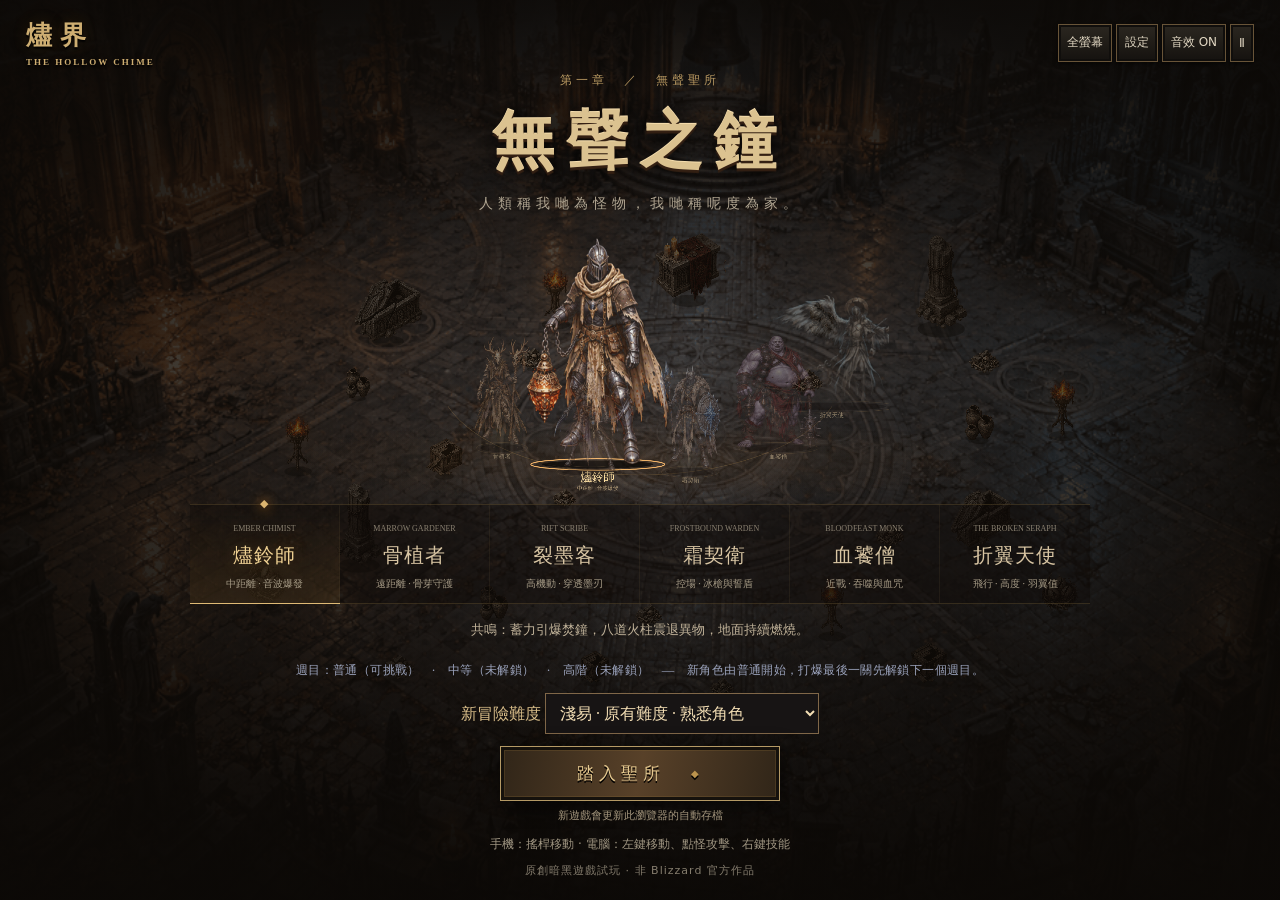
==== commit ab8a0bf6: "v0.13.x 技能專精 50 級、掉落減量、撳名牌執嘢、Alt 名牌開關、招式名跟形態" ====
--- a/lite/index.html
+++ b/lite/index.html
@@ -3,7 +3,7 @@
 <body>
 <section id="rotate-device" role="dialog" aria-modal="true" aria-labelledby="rotate-title"><div class="rotate-icon" aria-hidden="true">↻</div><h2 id="rotate-title">請將手機轉橫</h2><p>橫屏遊玩，操作同戰場會更清楚。</p><p>如畫面未轉，請關閉手機嘅直向鎖定。</p><button id="rotate-fullscreen">全螢幕遊玩</button><p id="rotate-fullscreen-help" role="status"></p><small>直屏期間戰鬥暫停，轉返橫屏即可繼續。</small></section>
 <canvas id="game" aria-label="無聲聖所戰鬥場景"></canvas><div class="vignette"></div><div class="screen-grain"></div><div id="damagewash"></div>
-<header><div class="brand">燼界<span>THE HOLLOW CHIME</span></div><div class="topright"><button id="treebtn" hidden>技能</button><button id="gearbtn" hidden>裝備</button><button id="fullscreenbtn" aria-label="進入全螢幕" aria-pressed="false">全螢幕</button><button id="settingsbtn" aria-label="聲音及手機設定">設定</button><button id="sound" aria-label="切換音效">音效 OFF</button><button id="pause" aria-label="暫停遊戲">Ⅱ</button></div></header>
+<header><div class="brand">燼界<span>THE HOLLOW CHIME</span></div><div class="topright"><button id="treebtn" hidden>技能</button><button id="gearbtn" hidden>裝備</button><button id="labelbtn" hidden aria-pressed="true">名牌 · 開</button><button id="fullscreenbtn" aria-label="進入全螢幕" aria-pressed="false">全螢幕</button><button id="settingsbtn" aria-label="聲音及手機設定">設定</button><button id="sound" aria-label="切換音效">音效 OFF</button><button id="pause" aria-label="暫停遊戲">Ⅱ</button></div></header>
 <section id="hud" hidden>
 <div class="quest"><span id="chapter">第一幕 · 灰燼甦醒</span><b id="objective">消滅第一波異物</b><div class="questline"><i id="progress"></i></div><small id="timer">00:00 · 擊破 0</small><button id="pace" aria-label="切換步行與跑步" aria-pressed="false">跑步</button></div>
 <div class="mapbox"><span id="regionlabel">燼落迴廊</span><canvas id="map" width="160" height="108"></canvas></div>
@@ -20,6 +20,6 @@
 <section id="modal" class="screen" hidden><div class="modal-panel"><div class="eyebrow" id="modaleyebrow"></div><h2 id="modaltitle"></h2><p id="modaltext"></p><div id="choices"></div></div></section>
 <section id="panel" class="screen" hidden><div class="feature-panel"><div class="panel-head"><h2 id="paneltitle">行者裝備</h2><button id="panelclose" aria-label="關閉">✕</button></div>
 <div id="gearview" hidden><p class="panel-note">本局拾取的裝備 · 裝備時戰鬥暫停</p><div class="gear-tabs"><button id="character-tab" class="active">人物裝備</button><button id="backpack-tab">背包與比較</button></div><p id="equipment-summary" class="panel-note"></p><div id="paperdoll-page"><div class="paperdoll-layout"><div id="doll-left"></div><canvas id="paperdoll" width="400" height="600" aria-label="角色全身與裝備外觀"></canvas><div id="doll-right"></div></div><p id="doll-detail"></p><h3 class="small-heading">屬性</h3><div id="attr-panel"></div><div id="doll-options"></div><p class="panel-note">點選身體部位，再選裝備換上。外觀有舊製、魔法、傳奇三種款式；卸下後顯示角色基本服裝。</p></div><div id="backpack-page" hidden><div id="equipment-slots" class="equipped-grid"></div><div id="gearfilters"></div><h3 class="small-heading">背包 <span id="bagcount">0 / 60</span></h3><p class="panel-note">點選裝備，再點空格移位；雙擊或按「裝備」換上。大件物品需要連續空位。</p><div id="pack-grid"></div><p id="pack-overflow-label">待整理裝備（舊存檔／過版保留，請騰出空位）</p><div id="pack-overflow"></div><div id="pack-detail"></div><details><summary>按部位查看及比較</summary><div id="bagitems"></div></details><p class="panel-note">地圖過版保留裝備。新遊戲會重置進度。</p></div></div>
-<div id="treeview" hidden><p id="treepoints"></p><p class="panel-note">每次升級獲得 2 點。三條主線接駁九種跨線天賦；五秒內接續不同招式觸發連動。1／2／3 直接施放三招，Q 切換右鍵技能。</p><div id="tree-scroll"><div id="treebranches"></div><h3>技能強化 · 每招四條</h3><div id="upgrade-web"></div><h3>跨線連動 · 每點都影響配搭</h3><div id="talent-web"></div></div><div class="tree-detail"><h3 id="tree-detail-name"></h3><p id="tree-detail-text"></p><small id="tree-detail-cost"></small><button id="tree-learn">學習</button></div></div><div id="settingsview" hidden><p id="fullscreen-help" class="panel-note" role="status">按頂部「全螢幕」可隱藏支援瀏覽器嘅工具列。iPhone 如未能全屏：用 Safari 開線上版 → 分享 → 加入主畫面（如有「以網頁 App 開啟」，請開啟），之後由主畫面圖示進入。加入主畫面唔代表已下載離線版。</p><p class="panel-note">v0.12.2 · 全螢幕遊玩</p><h3 class="small-heading">遊玩進度</h3><div class="save-actions"><button id="save-now">儲存進度</button><button id="export-save">匯出存檔</button><button id="import-save">匯入存檔</button></div><input id="save-file" type="file" accept=".json,application/json" hidden><p id="save-status" class="panel-note">每 8 秒及離開頁面時自動儲存。跨裝置或更新 HTML 前，請匯出 JSON 備份。</p><h3 class="small-heading">畫面</h3><div class="quality-options"><button id="quality-high">畫質優先<small>完整光效與細節</small></button><button id="quality-low">流暢優先<small>降低粒子與畫面負載</small></button></div><h3 class="small-heading">聲音</h3><label class="setting-check"><input id="sound-enabled" type="checkbox">開啟遊戲聲音</label><label class="setting-range">戰鬥音效 <output id="sfxvalue"></output><input id="sfxvolume" type="range" min="0" max="100" step="5"></label><label class="setting-range">音樂及環境 <output id="musicvalue"></output><input id="musicvolume" type="range" min="0" max="100" step="5"></label><h3 class="small-heading">手機操作</h3><label class="setting-range">按鈕大小 <output id="sizevalue"></output><input id="controlsize" type="range" min="80" max="125" step="5"></label><label class="setting-range">按鈕透明度 <output id="opacityvalue"></output><input id="controlopacity" type="range" min="35" max="100" step="5"></label><div class="layout-actions"><button id="editlayout">拖曳調整掣位</button><button id="resetlayout">還原掣位</button></div><p class="panel-note">按住技能鍵，拖曳方向後放開施放。拉回技能鍵即可取消。設定會盡量保留在此瀏覽器。</p></div></div></section>
+<div id="treeview" hidden><p id="treepoints"></p><p class="panel-note">每條流派可以由 LV.1 撳到 LV.50：LV.1／8／16／24／32／40／50 各解鎖一個形態，每級 +4% 傷害，每 10 級 −5% 冷卻同消耗。升級成本 LV.31 起 2 點、LV.41 起 3 點，所以專攻一條、雙修兩條定三條齊玩，係你自己揀。1／2／3 直接施放三招，Q 切換右鍵技能。</p><button id="tree-respec" class="tree-respec">洗返技能點</button><div id="tree-scroll"><div id="treebranches"></div><h3>技能強化 · 每招四條</h3><div id="upgrade-web"></div><h3>天賦 · 跨線連動與單線專精</h3><div id="talent-web"></div></div><div class="tree-detail"><h3 id="tree-detail-name"></h3><p id="tree-detail-text"></p><small id="tree-detail-cost"></small><button id="tree-learn">學習</button></div></div><div id="settingsview" hidden><p id="fullscreen-help" class="panel-note" role="status">按頂部「全螢幕」可隱藏支援瀏覽器嘅工具列。iPhone 如未能全屏：用 Safari 開線上版 → 分享 → 加入主畫面（如有「以網頁 App 開啟」，請開啟），之後由主畫面圖示進入。加入主畫面唔代表已下載離線版。</p><p class="panel-note">v0.13.0 · 技能專精</p><h3 class="small-heading">遊玩進度</h3><div class="save-actions"><button id="save-now">儲存進度</button><button id="export-save">匯出存檔</button><button id="import-save">匯入存檔</button></div><input id="save-file" type="file" accept=".json,application/json" hidden><p id="save-status" class="panel-note">每 8 秒及離開頁面時自動儲存。跨裝置或更新 HTML 前，請匯出 JSON 備份。</p><h3 class="small-heading">畫面</h3><div class="quality-options"><button id="quality-high">畫質優先<small>完整光效與細節</small></button><button id="quality-low">流暢優先<small>降低粒子與畫面負載</small></button></div><h3 class="small-heading">聲音</h3><label class="setting-check"><input id="sound-enabled" type="checkbox">開啟遊戲聲音</label><label class="setting-range">戰鬥音效 <output id="sfxvalue"></output><input id="sfxvolume" type="range" min="0" max="100" step="5"></label><label class="setting-range">音樂及環境 <output id="musicvalue"></output><input id="musicvolume" type="range" min="0" max="100" step="5"></label><h3 class="small-heading">手機操作</h3><label class="setting-range">按鈕大小 <output id="sizevalue"></output><input id="controlsize" type="range" min="80" max="125" step="5"></label><label class="setting-range">按鈕透明度 <output id="opacityvalue"></output><input id="controlopacity" type="range" min="35" max="100" step="5"></label><div class="layout-actions"><button id="editlayout">拖曳調整掣位</button><button id="resetlayout">還原掣位</button></div><p class="panel-note">按住技能鍵，拖曳方向後放開施放。拉回技能鍵即可取消。設定會盡量保留在此瀏覽器。</p></div></div></section>
 <div id="layoutbar" hidden><b>拖曳每個按鈕及搖桿</b><span>直向、橫向掣位分開儲存</span><button id="layoutdone">完成</button></div>
 <div id="chapter-curtain" aria-hidden="true"></div><noscript>請使用支援 JavaScript 嘅瀏覽器開啟遊戲。</noscript><script src="journey.js"></script><script src="tiers.js"></script><script src="character-ui.js"></script><script src="arsenal.js"></script><script src="features.js"></script><script src="expansion.js"></script><script src="blood-monk.js"></script><script src="angel.js"></script><script src="motion.js"></script><script src="campaign.js"></script><script src="terrain.js"></script><script src="explore.js"></script><script src="progression.js"></script><script src="skill-fx.js"></script><script src="buildcraft.js"></script><script src="directional.js"></script><script src="cinematics.js"></script><script src="game.js"></script></body></html>
--- a/lite/style.css
+++ b/lite/style.css
@@ -15,7 +15,7 @@
 @media(max-height:600px) and (orientation:landscape){#skillcycle{bottom:153px;right:25px}#routehint{top:107px;font-size:11px}.classcard h3{font-size:17px}#treebranches{display:grid;grid-template-columns:repeat(3,1fr)}.tree-node{min-height:160px}}
 #hud{pointer-events:none}.equipped-slot button{font:12px system-ui;background:#20180f;border:1px solid #735b39;padding:6px 12px;margin-top:9px}.feature-panel:has(#gearview:not([hidden])){width:min(850px,100%)}#equipment-slots{grid-template-columns:repeat(3,1fr)}#gearfilters{display:flex;gap:6px;flex-wrap:wrap;margin:18px 0}#gearfilters button{font:12px system-ui;border:1px solid #66543c;background:#1a140f;padding:8px 10px}#gearfilters button.active{border-color:#d1af70;background:#503a23}.gear-actions{display:flex;flex-direction:column;gap:7px}.gear-compare{color:#9f937f!important;border-top:1px solid #6e583c55;padding-top:7px;font-size:12px!important}@media(max-width:600px){#equipment-slots{grid-template-columns:1fr 1fr}.equipped-slot{min-height:145px}.gear-item{gap:8px}.gear-item button{padding:10px}.hint{line-height:1.7}}@media(pointer:fine){#game{cursor:crosshair}}
 .gear-tabs{display:flex;gap:8px;margin:18px 0}.gear-tabs button{flex:1;padding:13px;background:#15100b;border:1px solid #6b5638;color:#b5a182;font:15px Georgia}.gear-tabs button.active{border-color:#c5a365;color:#f0d5a0;background:linear-gradient(#503b25,#231b12)}.paperdoll-layout{display:grid;grid-template-columns:minmax(110px,1fr) minmax(170px,2fr) minmax(110px,1fr);gap:15px;align-items:center;background:radial-gradient(ellipse,#33291a99,#0d0b09);border:1px solid #705a3b;padding:20px 15px}#paperdoll{display:block;width:100%;height:auto;max-height:550px;object-fit:contain}#doll-left,#doll-right{display:flex;flex-direction:column;gap:10px}.doll-slot{position:relative;background:linear-gradient(130deg,#292016,#100d09);border:1px solid #675135;padding:8px;min-height:85px;display:grid;grid-template-columns:48px 1fr;align-items:center;gap:4px 8px;text-align:left}.doll-slot canvas{grid-row:span 2;width:48px;height:48px}.doll-slot span{font-size:14px;color:#dac394}.doll-slot small{font:11px/1.4 system-ui;color:#9f927c;overflow-wrap:anywhere}.doll-slot.selected{border-color:#f3cd80;box-shadow:0 0 10px #e0ac3933,inset 0 0 8px #b8953233}#doll-detail{font:14px/1.7 system-ui;color:#dcc69f;padding:15px;border-bottom:1px solid #765b3444}#doll-options{display:flex;gap:8px;flex-wrap:wrap}.doll-choice{display:flex;align-items:center;gap:10px;padding:10px;border:1px solid #6f5938;background:#20170e;text-align:left;flex:1 1 240px;font:13px/1.7 system-ui}.doll-choice canvas{width:46px;height:46px;flex-shrink:0}.doll-choice.active{border-color:#d2aa63}.unequip-choice{font:13px system-ui;padding:12px;background:#1b130d;border:1px solid #6e5839}
-#treebranches{display:grid!important;grid-template-columns:repeat(3,minmax(0,1fr));gap:20px;background:radial-gradient(ellipse at 50% 15%,#43342288,#110d09);padding:18px;border:1px solid #6c5637}.icon-branch{display:flex;flex-direction:column;align-items:center;position:relative;gap:27px}.icon-branch h3{font:16px Georgia;color:var(--branch);letter-spacing:3px;margin:0}.skill-orb{width:100%;position:relative;display:flex;flex-direction:column;align-items:center;gap:7px;border:0;background:none;padding:0;color:#baad92;min-height:117px}.skill-orb:not(:nth-of-type(1)):before{content:'';position:absolute;left:50%;top:-28px;width:2px;height:28px;background:linear-gradient(#b5985b,#665335);box-shadow:0 0 6px #e8c46e33}.skill-orb canvas{width:76px;height:76px;border:2px ridge #73603f;box-shadow:0 0 0 3px #130d08,0 4px 12px #000}.skill-orb span{font:14px Georgia;text-align:center}.skill-orb small{font:11px system-ui;color:#9e8d70}.skill-orb.locked canvas{filter:grayscale(1) brightness(.42)}.skill-orb.available canvas{border-color:#cfb071;box-shadow:0 0 17px #ddb75a55}.skill-orb.learned canvas{border-color:var(--branch)}.skill-orb.selected canvas{outline:2px solid #ffe0a0;outline-offset:4px}.tree-equip{background:#302313;border:1px solid #92723f;padding:9px 14px;font:13px system-ui;width:100%}.tree-detail{margin-top:15px;border:1px solid #82643a;padding:18px;background:#1d150d}.tree-detail h3{margin:0;color:#ebcea0;font-size:19px}.tree-detail p{font:14px/1.8 system-ui;color:#ccbaa0}.tree-detail small{display:block;font:12px system-ui;color:#9f8c6d}.tree-detail button{margin-top:14px;padding:12px 25px;background:#574022;border:1px solid #c69d56;font-size:14px}
+#treebranches{display:grid!important;grid-template-columns:repeat(3,minmax(0,1fr));gap:20px;background:radial-gradient(ellipse at 50% 15%,#43342288,#110d09);padding:18px;border:1px solid #6c5637}.icon-branch{display:flex;flex-direction:column;align-items:center;position:relative;gap:27px}.icon-branch h3{font:16px Georgia;color:var(--branch);letter-spacing:3px;margin:0}.skill-orb{width:100%;position:relative;display:flex;flex-direction:column;align-items:center;gap:7px;border:0;background:none;padding:0;color:#baad92;min-height:117px}.skill-orb:not(:nth-of-type(1)):before{content:'';position:absolute;left:50%;top:-28px;width:2px;height:28px;background:linear-gradient(#b5985b,#665335);box-shadow:0 0 6px #e8c46e33}.skill-orb canvas{width:76px;height:76px;border:2px ridge #73603f;box-shadow:0 0 0 3px #130d08,0 4px 12px #000}.skill-orb span{font:14px Georgia;text-align:center}.skill-orb small{font:11px system-ui;color:#9e8d70}.skill-orb.locked canvas{filter:grayscale(1) brightness(.42)}.skill-orb.available canvas{border-color:#cfb071;box-shadow:0 0 17px #ddb75a55}.skill-orb.learned canvas{border-color:var(--branch)}.skill-orb.selected canvas{outline:2px solid #ffe0a0;outline-offset:4px}.tree-equip{background:#302313;border:1px solid #92723f;padding:9px 14px;font:13px system-ui;width:100%}.tree-levelup{width:100%;min-height:52px;background:linear-gradient(#4a3416,#2a1d0e);border:1px solid #c9a35a;color:#f5e6c4;font:15px Georgia;letter-spacing:1px;padding:11px 12px;line-height:1.45;white-space:pre-line}.tree-levelup:disabled{opacity:.45;border-color:#6b5836;background:#241a10}.branch-note{font:11px system-ui;color:#a8967a;text-align:center;line-height:1.6}.tree-respec{margin:0 0 12px;background:#241a24;border:1px solid #7d5f8a;color:#e2cfe8;font:13px system-ui;padding:9px 14px;min-height:44px}.tree-respec:disabled{opacity:.45}.tree-detail{margin-top:15px;border:1px solid #82643a;padding:18px;background:#1d150d}.tree-detail h3{margin:0;color:#ebcea0;font-size:19px}.tree-detail p{font:14px/1.8 system-ui;color:#ccbaa0}.tree-detail small{display:block;font:12px system-ui;color:#9f8c6d}.tree-detail button{margin-top:14px;padding:12px 25px;background:#574022;border:1px solid #c69d56;font-size:14px}
 @media(max-width:600px){.paperdoll-layout{grid-template-columns:64px minmax(120px,1fr) 64px;padding:12px 5px;gap:2px}.doll-slot{display:flex;flex-direction:column;gap:4px;padding:5px 2px;min-height:76px;text-align:center}.doll-slot canvas{width:39px;height:39px}.doll-slot span{font-size:12px}.doll-slot small{display:none}#doll-left,#doll-right{gap:7px}#paperdoll{min-height:385px;object-fit:contain}.feature-panel:has(#gearview:not([hidden])){padding:13px}.gear-tabs button{font-size:14px;padding:11px 5px}#treebranches{gap:10px;padding:16px 8px}.icon-branch{gap:25px}.icon-branch h3{font-size:14px;letter-spacing:1px}.skill-orb canvas{width:57px;height:57px}.skill-orb span{font-size:12px;line-height:1.5}.skill-orb{min-height:100px}.skill-orb small{font-size:10px}.tree-equip{font-size:11px;padding:9px 3px}.tree-detail{padding:14px}.tree-detail p{font-size:14px}.doll-choice{flex-basis:100%}}
 #xpdetail{font:10px Georgia;color:#c2a573;display:block;margin:4px 0}.continue-game{padding:11px 28px;border:1px solid #a38956;background:#252018;color:#e0c58e;margin-top:10px;font-size:15px;min-width:260px}#continue-info{font:11px/1.5 system-ui;color:#a4967d;margin:7px 0 0;text-align:center}.save-actions{display:flex;gap:8px;flex-wrap:wrap}.save-actions button{flex:1;padding:12px 8px;border:1px solid #8b7245;background:#392a19;font:13px system-ui;white-space:nowrap}#chapter-curtain{position:fixed;inset:0;z-index:30;pointer-events:none;background:#0c0b10;display:flex;align-items:center;justify-content:center;color:#e4c899;font:clamp(24px,5vw,48px) Georgia;letter-spacing:10px;opacity:0}@media(max-height:740px) and (orientation:portrait){.roster-stage{min-height:115px;height:19vh}.continue-game{padding:8px 20px;margin-top:7px}.hint{margin-top:7px}.original-label{margin-top:5px}}@media(max-height:600px) and (orientation:landscape){.continue-game{position:absolute;left:4%;bottom:3%;width:27%;min-width:0;margin:0;padding:8px;font-size:12px}#continue-info{position:absolute;left:36%;bottom:0;font-size:9px}.original-label{display:none}#xpdetail{font-size:9px;margin:1px 0}}
 .tier-progress{margin:.35rem 0 .1rem;font-size:.78rem;letter-spacing:.03em;color:#9aa2bb;text-align:center}
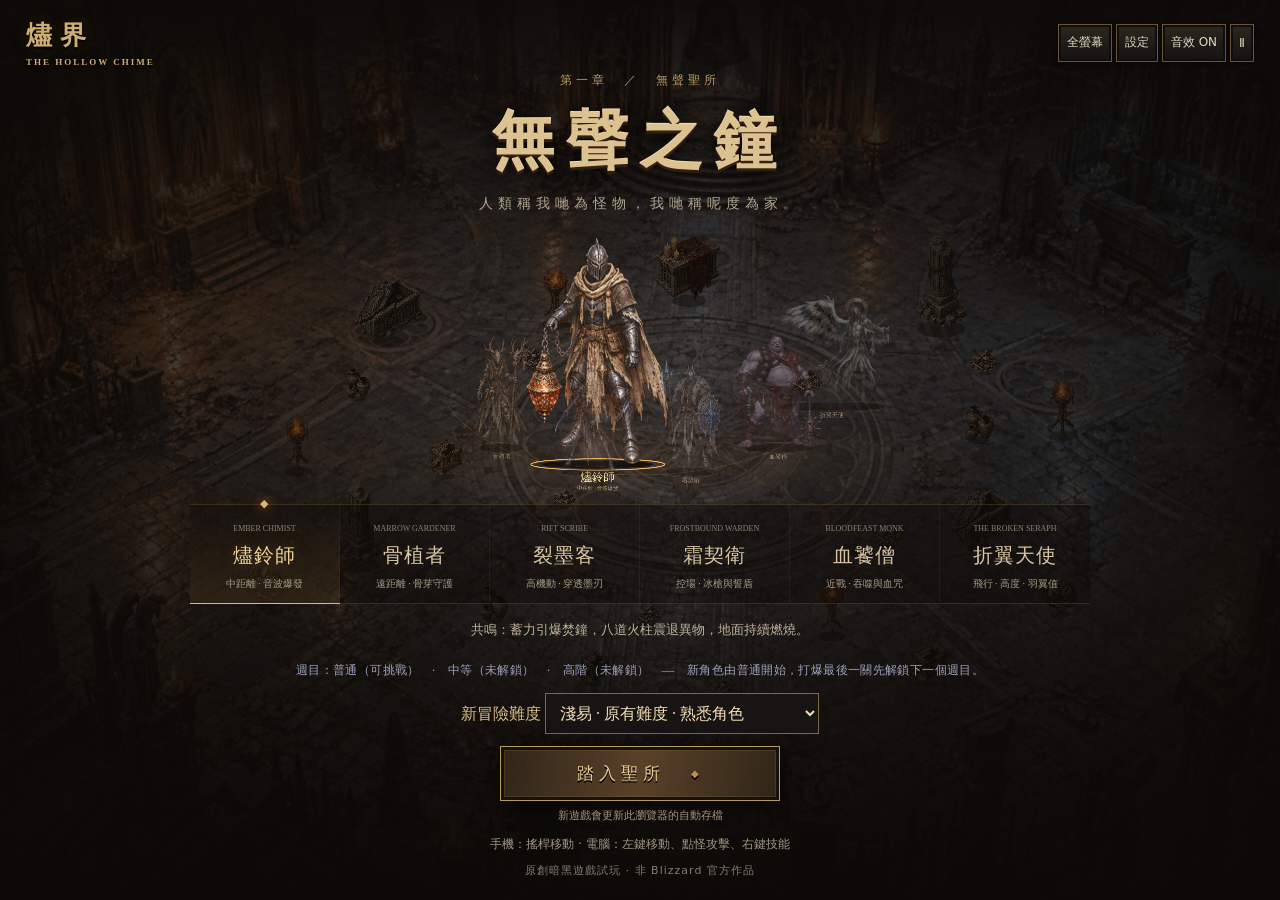
==== commit 0e034c38: "v0.14.0 城鎮休息區＋寶箱、裝備唔跟過板、難度調整（回血削弱＋怪少啲強啲）、面板保險" ====
--- a/lite/index.html
+++ b/lite/index.html
@@ -20,6 +20,6 @@
 <section id="modal" class="screen" hidden><div class="modal-panel"><div class="eyebrow" id="modaleyebrow"></div><h2 id="modaltitle"></h2><p id="modaltext"></p><div id="choices"></div></div></section>
 <section id="panel" class="screen" hidden><div class="feature-panel"><div class="panel-head"><h2 id="paneltitle">行者裝備</h2><button id="panelclose" aria-label="關閉">✕</button></div>
 <div id="gearview" hidden><p class="panel-note">本局拾取的裝備 · 裝備時戰鬥暫停</p><div class="gear-tabs"><button id="character-tab" class="active">人物裝備</button><button id="backpack-tab">背包與比較</button></div><p id="equipment-summary" class="panel-note"></p><div id="paperdoll-page"><div class="paperdoll-layout"><div id="doll-left"></div><canvas id="paperdoll" width="400" height="600" aria-label="角色全身與裝備外觀"></canvas><div id="doll-right"></div></div><p id="doll-detail"></p><h3 class="small-heading">屬性</h3><div id="attr-panel"></div><div id="doll-options"></div><p class="panel-note">點選身體部位，再選裝備換上。外觀有舊製、魔法、傳奇三種款式；卸下後顯示角色基本服裝。</p></div><div id="backpack-page" hidden><div id="equipment-slots" class="equipped-grid"></div><div id="gearfilters"></div><h3 class="small-heading">背包 <span id="bagcount">0 / 60</span></h3><p class="panel-note">點選裝備，再點空格移位；雙擊或按「裝備」換上。大件物品需要連續空位。</p><div id="pack-grid"></div><p id="pack-overflow-label">待整理裝備（舊存檔／過版保留，請騰出空位）</p><div id="pack-overflow"></div><div id="pack-detail"></div><details><summary>按部位查看及比較</summary><div id="bagitems"></div></details><p class="panel-note">地圖過版保留裝備。新遊戲會重置進度。</p></div></div>
-<div id="treeview" hidden><p id="treepoints"></p><p class="panel-note">每條流派可以由 LV.1 撳到 LV.50：LV.1／8／16／24／32／40／50 各解鎖一個形態，每級 +4% 傷害，每 10 級 −5% 冷卻同消耗。升級成本 LV.31 起 2 點、LV.41 起 3 點，所以專攻一條、雙修兩條定三條齊玩，係你自己揀。1／2／3 直接施放三招，Q 切換右鍵技能。</p><button id="tree-respec" class="tree-respec">洗返技能點</button><div id="tree-scroll"><div id="treebranches"></div><h3>技能強化 · 每招四條</h3><div id="upgrade-web"></div><h3>天賦 · 跨線連動與單線專精</h3><div id="talent-web"></div></div><div class="tree-detail"><h3 id="tree-detail-name"></h3><p id="tree-detail-text"></p><small id="tree-detail-cost"></small><button id="tree-learn">學習</button></div></div><div id="settingsview" hidden><p id="fullscreen-help" class="panel-note" role="status">按頂部「全螢幕」可隱藏支援瀏覽器嘅工具列。iPhone 如未能全屏：用 Safari 開線上版 → 分享 → 加入主畫面（如有「以網頁 App 開啟」，請開啟），之後由主畫面圖示進入。加入主畫面唔代表已下載離線版。</p><p class="panel-note">v0.13.0 · 技能專精</p><h3 class="small-heading">遊玩進度</h3><div class="save-actions"><button id="save-now">儲存進度</button><button id="export-save">匯出存檔</button><button id="import-save">匯入存檔</button></div><input id="save-file" type="file" accept=".json,application/json" hidden><p id="save-status" class="panel-note">每 8 秒及離開頁面時自動儲存。跨裝置或更新 HTML 前，請匯出 JSON 備份。</p><h3 class="small-heading">畫面</h3><div class="quality-options"><button id="quality-high">畫質優先<small>完整光效與細節</small></button><button id="quality-low">流暢優先<small>降低粒子與畫面負載</small></button></div><h3 class="small-heading">聲音</h3><label class="setting-check"><input id="sound-enabled" type="checkbox">開啟遊戲聲音</label><label class="setting-range">戰鬥音效 <output id="sfxvalue"></output><input id="sfxvolume" type="range" min="0" max="100" step="5"></label><label class="setting-range">音樂及環境 <output id="musicvalue"></output><input id="musicvolume" type="range" min="0" max="100" step="5"></label><h3 class="small-heading">手機操作</h3><label class="setting-range">按鈕大小 <output id="sizevalue"></output><input id="controlsize" type="range" min="80" max="125" step="5"></label><label class="setting-range">按鈕透明度 <output id="opacityvalue"></output><input id="controlopacity" type="range" min="35" max="100" step="5"></label><div class="layout-actions"><button id="editlayout">拖曳調整掣位</button><button id="resetlayout">還原掣位</button></div><p class="panel-note">按住技能鍵，拖曳方向後放開施放。拉回技能鍵即可取消。設定會盡量保留在此瀏覽器。</p></div></div></section>
+<div id="treeview" hidden><p id="treepoints"></p><p class="panel-note">每條流派可以由 LV.1 撳到 LV.50：LV.1／8／16／24／32／40／50 各解鎖一個形態，每級 +4% 傷害，每 10 級 −5% 冷卻同消耗。升級成本 LV.31 起 2 點、LV.41 起 3 點，所以專攻一條、雙修兩條定三條齊玩，係你自己揀。1／2／3 直接施放三招，Q 切換右鍵技能。</p><button id="tree-respec" class="tree-respec">洗返技能點</button><div id="tree-scroll"><div id="treebranches"></div><h3>技能強化 · 每招四條</h3><div id="upgrade-web"></div><h3>天賦 · 跨線連動與單線專精</h3><div id="talent-web"></div></div><div class="tree-detail"><h3 id="tree-detail-name"></h3><p id="tree-detail-text"></p><small id="tree-detail-cost"></small><button id="tree-learn">學習</button></div></div><div id="townview" hidden></div><div id="settingsview" hidden><p id="fullscreen-help" class="panel-note" role="status">按頂部「全螢幕」可隱藏支援瀏覽器嘅工具列。iPhone 如未能全屏：用 Safari 開線上版 → 分享 → 加入主畫面（如有「以網頁 App 開啟」，請開啟），之後由主畫面圖示進入。加入主畫面唔代表已下載離線版。</p><p class="panel-note">v0.14.0 · 城鎮休息區與難度</p><h3 class="small-heading">遊玩進度</h3><div class="save-actions"><button id="save-now">儲存進度</button><button id="export-save">匯出存檔</button><button id="import-save">匯入存檔</button></div><input id="save-file" type="file" accept=".json,application/json" hidden><p id="save-status" class="panel-note">每 8 秒及離開頁面時自動儲存。跨裝置或更新 HTML 前，請匯出 JSON 備份。</p><h3 class="small-heading">畫面</h3><div class="quality-options"><button id="quality-high">畫質優先<small>完整光效與細節</small></button><button id="quality-low">流暢優先<small>降低粒子與畫面負載</small></button></div><h3 class="small-heading">聲音</h3><label class="setting-check"><input id="sound-enabled" type="checkbox">開啟遊戲聲音</label><label class="setting-range">戰鬥音效 <output id="sfxvalue"></output><input id="sfxvolume" type="range" min="0" max="100" step="5"></label><label class="setting-range">音樂及環境 <output id="musicvalue"></output><input id="musicvolume" type="range" min="0" max="100" step="5"></label><h3 class="small-heading">手機操作</h3><label class="setting-range">按鈕大小 <output id="sizevalue"></output><input id="controlsize" type="range" min="80" max="125" step="5"></label><label class="setting-range">按鈕透明度 <output id="opacityvalue"></output><input id="controlopacity" type="range" min="35" max="100" step="5"></label><div class="layout-actions"><button id="editlayout">拖曳調整掣位</button><button id="resetlayout">還原掣位</button></div><p class="panel-note">按住技能鍵，拖曳方向後放開施放。拉回技能鍵即可取消。設定會盡量保留在此瀏覽器。</p></div></div></section>
 <div id="layoutbar" hidden><b>拖曳每個按鈕及搖桿</b><span>直向、橫向掣位分開儲存</span><button id="layoutdone">完成</button></div>
-<div id="chapter-curtain" aria-hidden="true"></div><noscript>請使用支援 JavaScript 嘅瀏覽器開啟遊戲。</noscript><script src="journey.js"></script><script src="tiers.js"></script><script src="character-ui.js"></script><script src="arsenal.js"></script><script src="features.js"></script><script src="expansion.js"></script><script src="blood-monk.js"></script><script src="angel.js"></script><script src="motion.js"></script><script src="campaign.js"></script><script src="terrain.js"></script><script src="explore.js"></script><script src="progression.js"></script><script src="skill-fx.js"></script><script src="buildcraft.js"></script><script src="directional.js"></script><script src="cinematics.js"></script><script src="game.js"></script></body></html>
+<div id="chapter-curtain" aria-hidden="true"></div><noscript>請使用支援 JavaScript 嘅瀏覽器開啟遊戲。</noscript><script src="journey.js"></script><script src="tiers.js"></script><script src="character-ui.js"></script><script src="arsenal.js"></script><script src="features.js"></script><script src="expansion.js"></script><script src="blood-monk.js"></script><script src="angel.js"></script><script src="motion.js"></script><script src="campaign.js"></script><script src="terrain.js"></script><script src="explore.js"></script><script src="progression.js"></script><script src="skill-fx.js"></script><script src="buildcraft.js"></script><script src="town.js"></script><script src="directional.js"></script><script src="cinematics.js"></script><script src="game.js"></script></body></html>
--- a/lite/style.css
+++ b/lite/style.css
@@ -19,3 +19,4 @@
 @media(max-width:600px){.paperdoll-layout{grid-template-columns:64px minmax(120px,1fr) 64px;padding:12px 5px;gap:2px}.doll-slot{display:flex;flex-direction:column;gap:4px;padding:5px 2px;min-height:76px;text-align:center}.doll-slot canvas{width:39px;height:39px}.doll-slot span{font-size:12px}.doll-slot small{display:none}#doll-left,#doll-right{gap:7px}#paperdoll{min-height:385px;object-fit:contain}.feature-panel:has(#gearview:not([hidden])){padding:13px}.gear-tabs button{font-size:14px;padding:11px 5px}#treebranches{gap:10px;padding:16px 8px}.icon-branch{gap:25px}.icon-branch h3{font-size:14px;letter-spacing:1px}.skill-orb canvas{width:57px;height:57px}.skill-orb span{font-size:12px;line-height:1.5}.skill-orb{min-height:100px}.skill-orb small{font-size:10px}.tree-equip{font-size:11px;padding:9px 3px}.tree-detail{padding:14px}.tree-detail p{font-size:14px}.doll-choice{flex-basis:100%}}
 #xpdetail{font:10px Georgia;color:#c2a573;display:block;margin:4px 0}.continue-game{padding:11px 28px;border:1px solid #a38956;background:#252018;color:#e0c58e;margin-top:10px;font-size:15px;min-width:260px}#continue-info{font:11px/1.5 system-ui;color:#a4967d;margin:7px 0 0;text-align:center}.save-actions{display:flex;gap:8px;flex-wrap:wrap}.save-actions button{flex:1;padding:12px 8px;border:1px solid #8b7245;background:#392a19;font:13px system-ui;white-space:nowrap}#chapter-curtain{position:fixed;inset:0;z-index:30;pointer-events:none;background:#0c0b10;display:flex;align-items:center;justify-content:center;color:#e4c899;font:clamp(24px,5vw,48px) Georgia;letter-spacing:10px;opacity:0}@media(max-height:740px) and (orientation:portrait){.roster-stage{min-height:115px;height:19vh}.continue-game{padding:8px 20px;margin-top:7px}.hint{margin-top:7px}.original-label{margin-top:5px}}@media(max-height:600px) and (orientation:landscape){.continue-game{position:absolute;left:4%;bottom:3%;width:27%;min-width:0;margin:0;padding:8px;font-size:12px}#continue-info{position:absolute;left:36%;bottom:0;font-size:9px}.original-label{display:none}#xpdetail{font-size:9px;margin:1px 0}}
 .tier-progress{margin:.35rem 0 .1rem;font-size:.78rem;letter-spacing:.03em;color:#9aa2bb;text-align:center}
+#townview{display:flex;flex-direction:column;gap:14px}.stash-columns{display:grid;grid-template-columns:repeat(2,minmax(0,1fr));gap:16px}.stash-column{display:flex;flex-direction:column;gap:8px;border:1px solid #6c5637;background:#140f0a;padding:12px;max-height:52vh;overflow-y:auto}.stash-column h4{margin:0;font:14px Georgia;color:#e6cf9f;letter-spacing:1px}.stash-column small{color:#9b8b70;font:12px system-ui}.stash-row{white-space:pre-line;text-align:left;line-height:1.5;font:13px system-ui;padding:9px 11px;min-height:44px;border:1px solid #5f4d35;background:#1d1720;color:#9bbff0}.stash-row.legendary{color:#e8a54f;border-color:#8d6a34}.stash-row.common{color:#b9ad95}@media(max-width:620px){.stash-columns{grid-template-columns:1fr}}
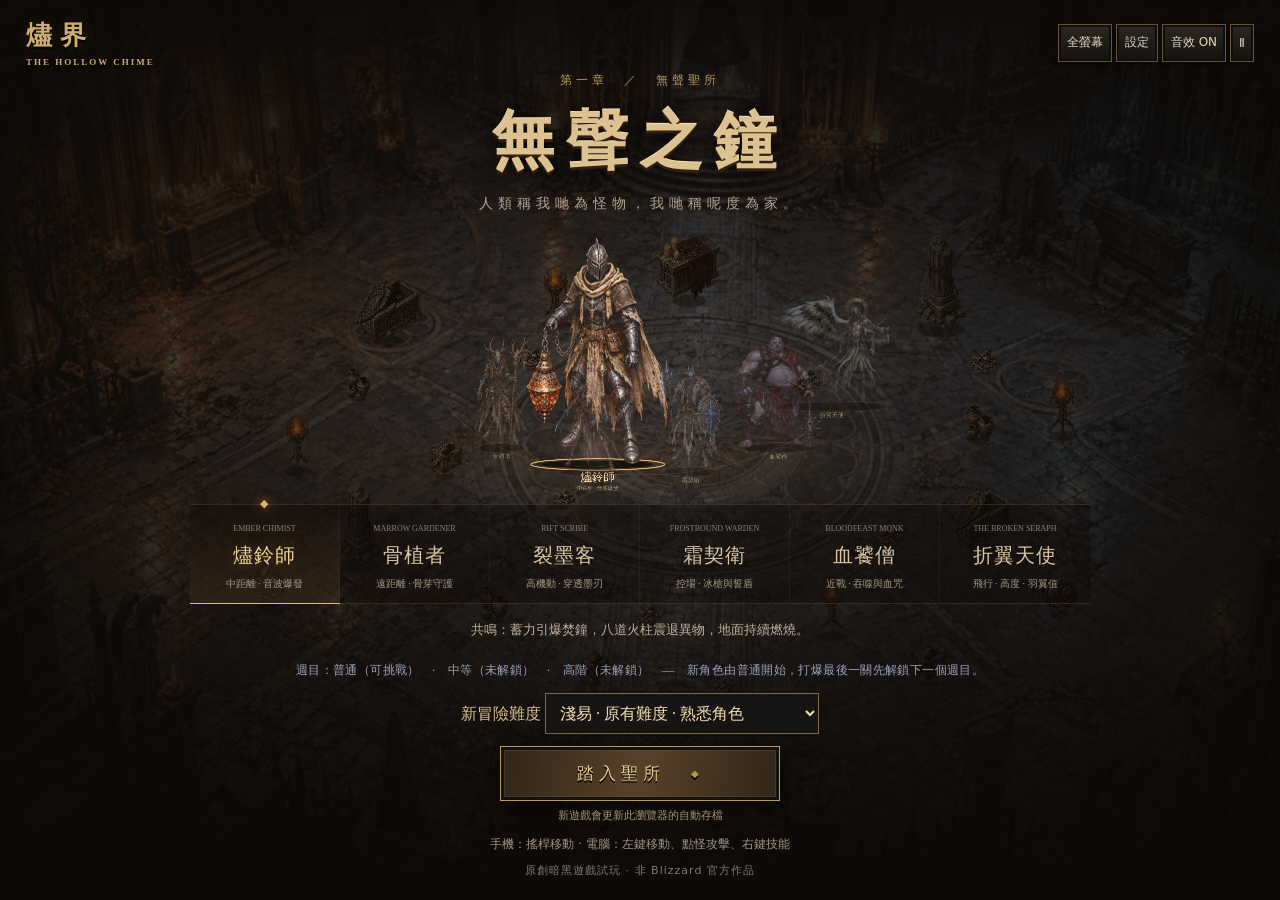
==== commit 40edc32a: "v0.14.1 傳送石碑開通" ====
--- a/lite/index.html
+++ b/lite/index.html
@@ -20,6 +20,6 @@
 <section id="modal" class="screen" hidden><div class="modal-panel"><div class="eyebrow" id="modaleyebrow"></div><h2 id="modaltitle"></h2><p id="modaltext"></p><div id="choices"></div></div></section>
 <section id="panel" class="screen" hidden><div class="feature-panel"><div class="panel-head"><h2 id="paneltitle">行者裝備</h2><button id="panelclose" aria-label="關閉">✕</button></div>
 <div id="gearview" hidden><p class="panel-note">本局拾取的裝備 · 裝備時戰鬥暫停</p><div class="gear-tabs"><button id="character-tab" class="active">人物裝備</button><button id="backpack-tab">背包與比較</button></div><p id="equipment-summary" class="panel-note"></p><div id="paperdoll-page"><div class="paperdoll-layout"><div id="doll-left"></div><canvas id="paperdoll" width="400" height="600" aria-label="角色全身與裝備外觀"></canvas><div id="doll-right"></div></div><p id="doll-detail"></p><h3 class="small-heading">屬性</h3><div id="attr-panel"></div><div id="doll-options"></div><p class="panel-note">點選身體部位，再選裝備換上。外觀有舊製、魔法、傳奇三種款式；卸下後顯示角色基本服裝。</p></div><div id="backpack-page" hidden><div id="equipment-slots" class="equipped-grid"></div><div id="gearfilters"></div><h3 class="small-heading">背包 <span id="bagcount">0 / 60</span></h3><p class="panel-note">點選裝備，再點空格移位；雙擊或按「裝備」換上。大件物品需要連續空位。</p><div id="pack-grid"></div><p id="pack-overflow-label">待整理裝備（舊存檔／過版保留，請騰出空位）</p><div id="pack-overflow"></div><div id="pack-detail"></div><details><summary>按部位查看及比較</summary><div id="bagitems"></div></details><p class="panel-note">地圖過版保留裝備。新遊戲會重置進度。</p></div></div>
-<div id="treeview" hidden><p id="treepoints"></p><p class="panel-note">每條流派可以由 LV.1 撳到 LV.50：LV.1／8／16／24／32／40／50 各解鎖一個形態，每級 +4% 傷害，每 10 級 −5% 冷卻同消耗。升級成本 LV.31 起 2 點、LV.41 起 3 點，所以專攻一條、雙修兩條定三條齊玩，係你自己揀。1／2／3 直接施放三招，Q 切換右鍵技能。</p><button id="tree-respec" class="tree-respec">洗返技能點</button><div id="tree-scroll"><div id="treebranches"></div><h3>技能強化 · 每招四條</h3><div id="upgrade-web"></div><h3>天賦 · 跨線連動與單線專精</h3><div id="talent-web"></div></div><div class="tree-detail"><h3 id="tree-detail-name"></h3><p id="tree-detail-text"></p><small id="tree-detail-cost"></small><button id="tree-learn">學習</button></div></div><div id="townview" hidden></div><div id="settingsview" hidden><p id="fullscreen-help" class="panel-note" role="status">按頂部「全螢幕」可隱藏支援瀏覽器嘅工具列。iPhone 如未能全屏：用 Safari 開線上版 → 分享 → 加入主畫面（如有「以網頁 App 開啟」，請開啟），之後由主畫面圖示進入。加入主畫面唔代表已下載離線版。</p><p class="panel-note">v0.14.0 · 城鎮休息區與難度</p><h3 class="small-heading">遊玩進度</h3><div class="save-actions"><button id="save-now">儲存進度</button><button id="export-save">匯出存檔</button><button id="import-save">匯入存檔</button></div><input id="save-file" type="file" accept=".json,application/json" hidden><p id="save-status" class="panel-note">每 8 秒及離開頁面時自動儲存。跨裝置或更新 HTML 前，請匯出 JSON 備份。</p><h3 class="small-heading">畫面</h3><div class="quality-options"><button id="quality-high">畫質優先<small>完整光效與細節</small></button><button id="quality-low">流暢優先<small>降低粒子與畫面負載</small></button></div><h3 class="small-heading">聲音</h3><label class="setting-check"><input id="sound-enabled" type="checkbox">開啟遊戲聲音</label><label class="setting-range">戰鬥音效 <output id="sfxvalue"></output><input id="sfxvolume" type="range" min="0" max="100" step="5"></label><label class="setting-range">音樂及環境 <output id="musicvalue"></output><input id="musicvolume" type="range" min="0" max="100" step="5"></label><h3 class="small-heading">手機操作</h3><label class="setting-range">按鈕大小 <output id="sizevalue"></output><input id="controlsize" type="range" min="80" max="125" step="5"></label><label class="setting-range">按鈕透明度 <output id="opacityvalue"></output><input id="controlopacity" type="range" min="35" max="100" step="5"></label><div class="layout-actions"><button id="editlayout">拖曳調整掣位</button><button id="resetlayout">還原掣位</button></div><p class="panel-note">按住技能鍵，拖曳方向後放開施放。拉回技能鍵即可取消。設定會盡量保留在此瀏覽器。</p></div></div></section>
+<div id="treeview" hidden><p id="treepoints"></p><p class="panel-note">每條流派可以由 LV.1 撳到 LV.50：LV.1／8／16／24／32／40／50 各解鎖一個形態，每級 +4% 傷害，每 10 級 −5% 冷卻同消耗。升級成本 LV.31 起 2 點、LV.41 起 3 點，所以專攻一條、雙修兩條定三條齊玩，係你自己揀。1／2／3 直接施放三招，Q 切換右鍵技能。</p><button id="tree-respec" class="tree-respec">洗返技能點</button><div id="tree-scroll"><div id="treebranches"></div><h3>技能強化 · 每招四條</h3><div id="upgrade-web"></div><h3>天賦 · 跨線連動與單線專精</h3><div id="talent-web"></div></div><div class="tree-detail"><h3 id="tree-detail-name"></h3><p id="tree-detail-text"></p><small id="tree-detail-cost"></small><button id="tree-learn">學習</button></div></div><div id="townview" hidden></div><div id="settingsview" hidden><p id="fullscreen-help" class="panel-note" role="status">按頂部「全螢幕」可隱藏支援瀏覽器嘅工具列。iPhone 如未能全屏：用 Safari 開線上版 → 分享 → 加入主畫面（如有「以網頁 App 開啟」，請開啟），之後由主畫面圖示進入。加入主畫面唔代表已下載離線版。</p><p class="panel-note">v0.14.1 · 傳送石碑</p><h3 class="small-heading">遊玩進度</h3><div class="save-actions"><button id="save-now">儲存進度</button><button id="export-save">匯出存檔</button><button id="import-save">匯入存檔</button></div><input id="save-file" type="file" accept=".json,application/json" hidden><p id="save-status" class="panel-note">每 8 秒及離開頁面時自動儲存。跨裝置或更新 HTML 前，請匯出 JSON 備份。</p><h3 class="small-heading">畫面</h3><div class="quality-options"><button id="quality-high">畫質優先<small>完整光效與細節</small></button><button id="quality-low">流暢優先<small>降低粒子與畫面負載</small></button></div><h3 class="small-heading">聲音</h3><label class="setting-check"><input id="sound-enabled" type="checkbox">開啟遊戲聲音</label><label class="setting-range">戰鬥音效 <output id="sfxvalue"></output><input id="sfxvolume" type="range" min="0" max="100" step="5"></label><label class="setting-range">音樂及環境 <output id="musicvalue"></output><input id="musicvolume" type="range" min="0" max="100" step="5"></label><h3 class="small-heading">手機操作</h3><label class="setting-range">按鈕大小 <output id="sizevalue"></output><input id="controlsize" type="range" min="80" max="125" step="5"></label><label class="setting-range">按鈕透明度 <output id="opacityvalue"></output><input id="controlopacity" type="range" min="35" max="100" step="5"></label><div class="layout-actions"><button id="editlayout">拖曳調整掣位</button><button id="resetlayout">還原掣位</button></div><p class="panel-note">按住技能鍵，拖曳方向後放開施放。拉回技能鍵即可取消。設定會盡量保留在此瀏覽器。</p></div></div></section>
 <div id="layoutbar" hidden><b>拖曳每個按鈕及搖桿</b><span>直向、橫向掣位分開儲存</span><button id="layoutdone">完成</button></div>
 <div id="chapter-curtain" aria-hidden="true"></div><noscript>請使用支援 JavaScript 嘅瀏覽器開啟遊戲。</noscript><script src="journey.js"></script><script src="tiers.js"></script><script src="character-ui.js"></script><script src="arsenal.js"></script><script src="features.js"></script><script src="expansion.js"></script><script src="blood-monk.js"></script><script src="angel.js"></script><script src="motion.js"></script><script src="campaign.js"></script><script src="terrain.js"></script><script src="explore.js"></script><script src="progression.js"></script><script src="skill-fx.js"></script><script src="buildcraft.js"></script><script src="town.js"></script><script src="directional.js"></script><script src="cinematics.js"></script><script src="game.js"></script></body></html>
--- a/lite/style.css
+++ b/lite/style.css
@@ -19,4 +19,4 @@
 @media(max-width:600px){.paperdoll-layout{grid-template-columns:64px minmax(120px,1fr) 64px;padding:12px 5px;gap:2px}.doll-slot{display:flex;flex-direction:column;gap:4px;padding:5px 2px;min-height:76px;text-align:center}.doll-slot canvas{width:39px;height:39px}.doll-slot span{font-size:12px}.doll-slot small{display:none}#doll-left,#doll-right{gap:7px}#paperdoll{min-height:385px;object-fit:contain}.feature-panel:has(#gearview:not([hidden])){padding:13px}.gear-tabs button{font-size:14px;padding:11px 5px}#treebranches{gap:10px;padding:16px 8px}.icon-branch{gap:25px}.icon-branch h3{font-size:14px;letter-spacing:1px}.skill-orb canvas{width:57px;height:57px}.skill-orb span{font-size:12px;line-height:1.5}.skill-orb{min-height:100px}.skill-orb small{font-size:10px}.tree-equip{font-size:11px;padding:9px 3px}.tree-detail{padding:14px}.tree-detail p{font-size:14px}.doll-choice{flex-basis:100%}}
 #xpdetail{font:10px Georgia;color:#c2a573;display:block;margin:4px 0}.continue-game{padding:11px 28px;border:1px solid #a38956;background:#252018;color:#e0c58e;margin-top:10px;font-size:15px;min-width:260px}#continue-info{font:11px/1.5 system-ui;color:#a4967d;margin:7px 0 0;text-align:center}.save-actions{display:flex;gap:8px;flex-wrap:wrap}.save-actions button{flex:1;padding:12px 8px;border:1px solid #8b7245;background:#392a19;font:13px system-ui;white-space:nowrap}#chapter-curtain{position:fixed;inset:0;z-index:30;pointer-events:none;background:#0c0b10;display:flex;align-items:center;justify-content:center;color:#e4c899;font:clamp(24px,5vw,48px) Georgia;letter-spacing:10px;opacity:0}@media(max-height:740px) and (orientation:portrait){.roster-stage{min-height:115px;height:19vh}.continue-game{padding:8px 20px;margin-top:7px}.hint{margin-top:7px}.original-label{margin-top:5px}}@media(max-height:600px) and (orientation:landscape){.continue-game{position:absolute;left:4%;bottom:3%;width:27%;min-width:0;margin:0;padding:8px;font-size:12px}#continue-info{position:absolute;left:36%;bottom:0;font-size:9px}.original-label{display:none}#xpdetail{font-size:9px;margin:1px 0}}
 .tier-progress{margin:.35rem 0 .1rem;font-size:.78rem;letter-spacing:.03em;color:#9aa2bb;text-align:center}
-#townview{display:flex;flex-direction:column;gap:14px}.stash-columns{display:grid;grid-template-columns:repeat(2,minmax(0,1fr));gap:16px}.stash-column{display:flex;flex-direction:column;gap:8px;border:1px solid #6c5637;background:#140f0a;padding:12px;max-height:52vh;overflow-y:auto}.stash-column h4{margin:0;font:14px Georgia;color:#e6cf9f;letter-spacing:1px}.stash-column small{color:#9b8b70;font:12px system-ui}.stash-row{white-space:pre-line;text-align:left;line-height:1.5;font:13px system-ui;padding:9px 11px;min-height:44px;border:1px solid #5f4d35;background:#1d1720;color:#9bbff0}.stash-row.legendary{color:#e8a54f;border-color:#8d6a34}.stash-row.common{color:#b9ad95}@media(max-width:620px){.stash-columns{grid-template-columns:1fr}}+#townview{display:flex;flex-direction:column;gap:14px}.stash-columns{display:grid;grid-template-columns:repeat(2,minmax(0,1fr));gap:16px}.stash-column{display:flex;flex-direction:column;gap:8px;border:1px solid #6c5637;background:#140f0a;padding:12px;max-height:52vh;overflow-y:auto}.stash-column h4{margin:0;font:14px Georgia;color:#e6cf9f;letter-spacing:1px}.stash-column small{color:#9b8b70;font:12px system-ui}.stash-row{white-space:pre-line;text-align:left;line-height:1.5;font:13px system-ui;padding:9px 11px;min-height:44px;border:1px solid #5f4d35;background:#1d1720;color:#9bbff0}.stash-row.legendary{color:#e8a54f;border-color:#8d6a34}.stash-row.common{color:#b9ad95}@media(max-width:620px){.stash-columns{grid-template-columns:1fr}}.waypoint-list{display:grid;grid-template-columns:repeat(auto-fill,minmax(220px,1fr));gap:10px}.waypoint-row{white-space:pre-line;text-align:left;line-height:1.5;font:13px system-ui;padding:10px 12px;min-height:52px;border:1px solid #6d5f8a;background:#181426;color:#dcd0ef}.waypoint-row.current{border-color:#c9a35a;color:#f3e2bd}.waypoint-row:disabled{opacity:.55}
